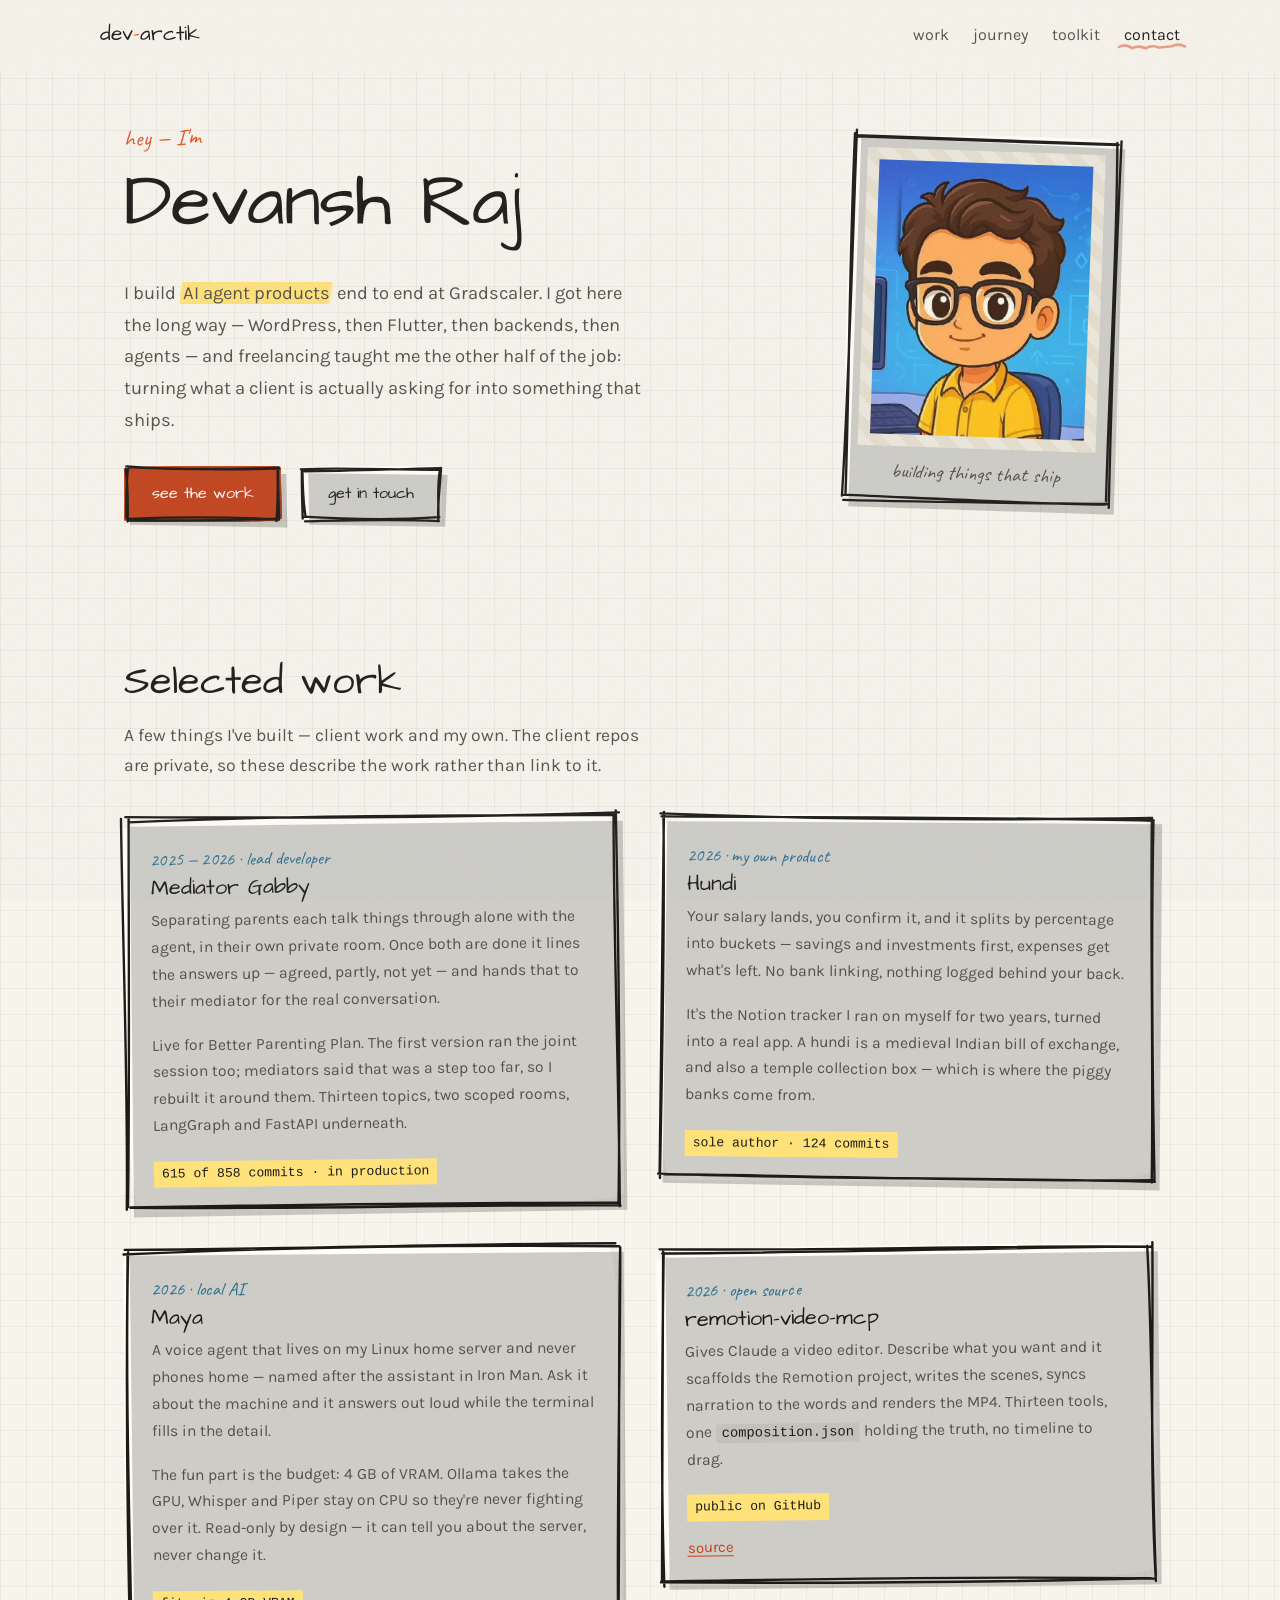
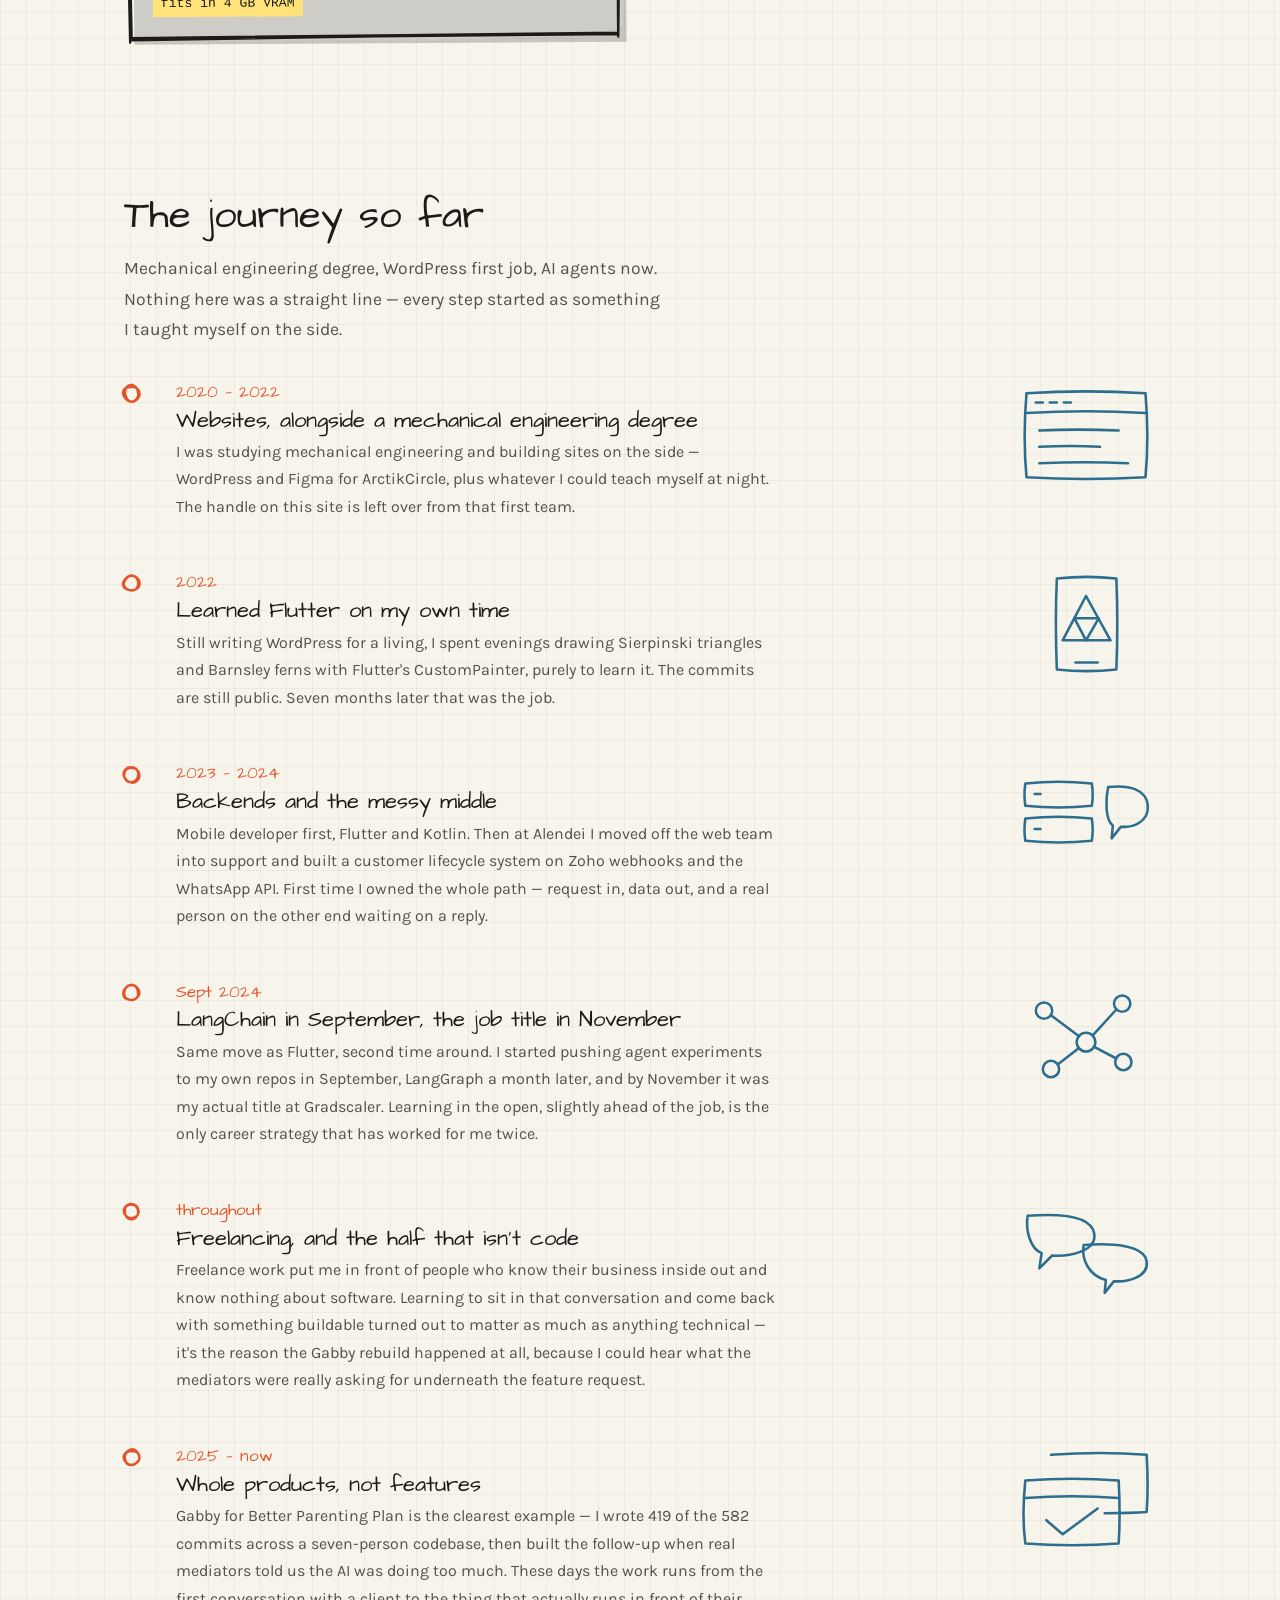
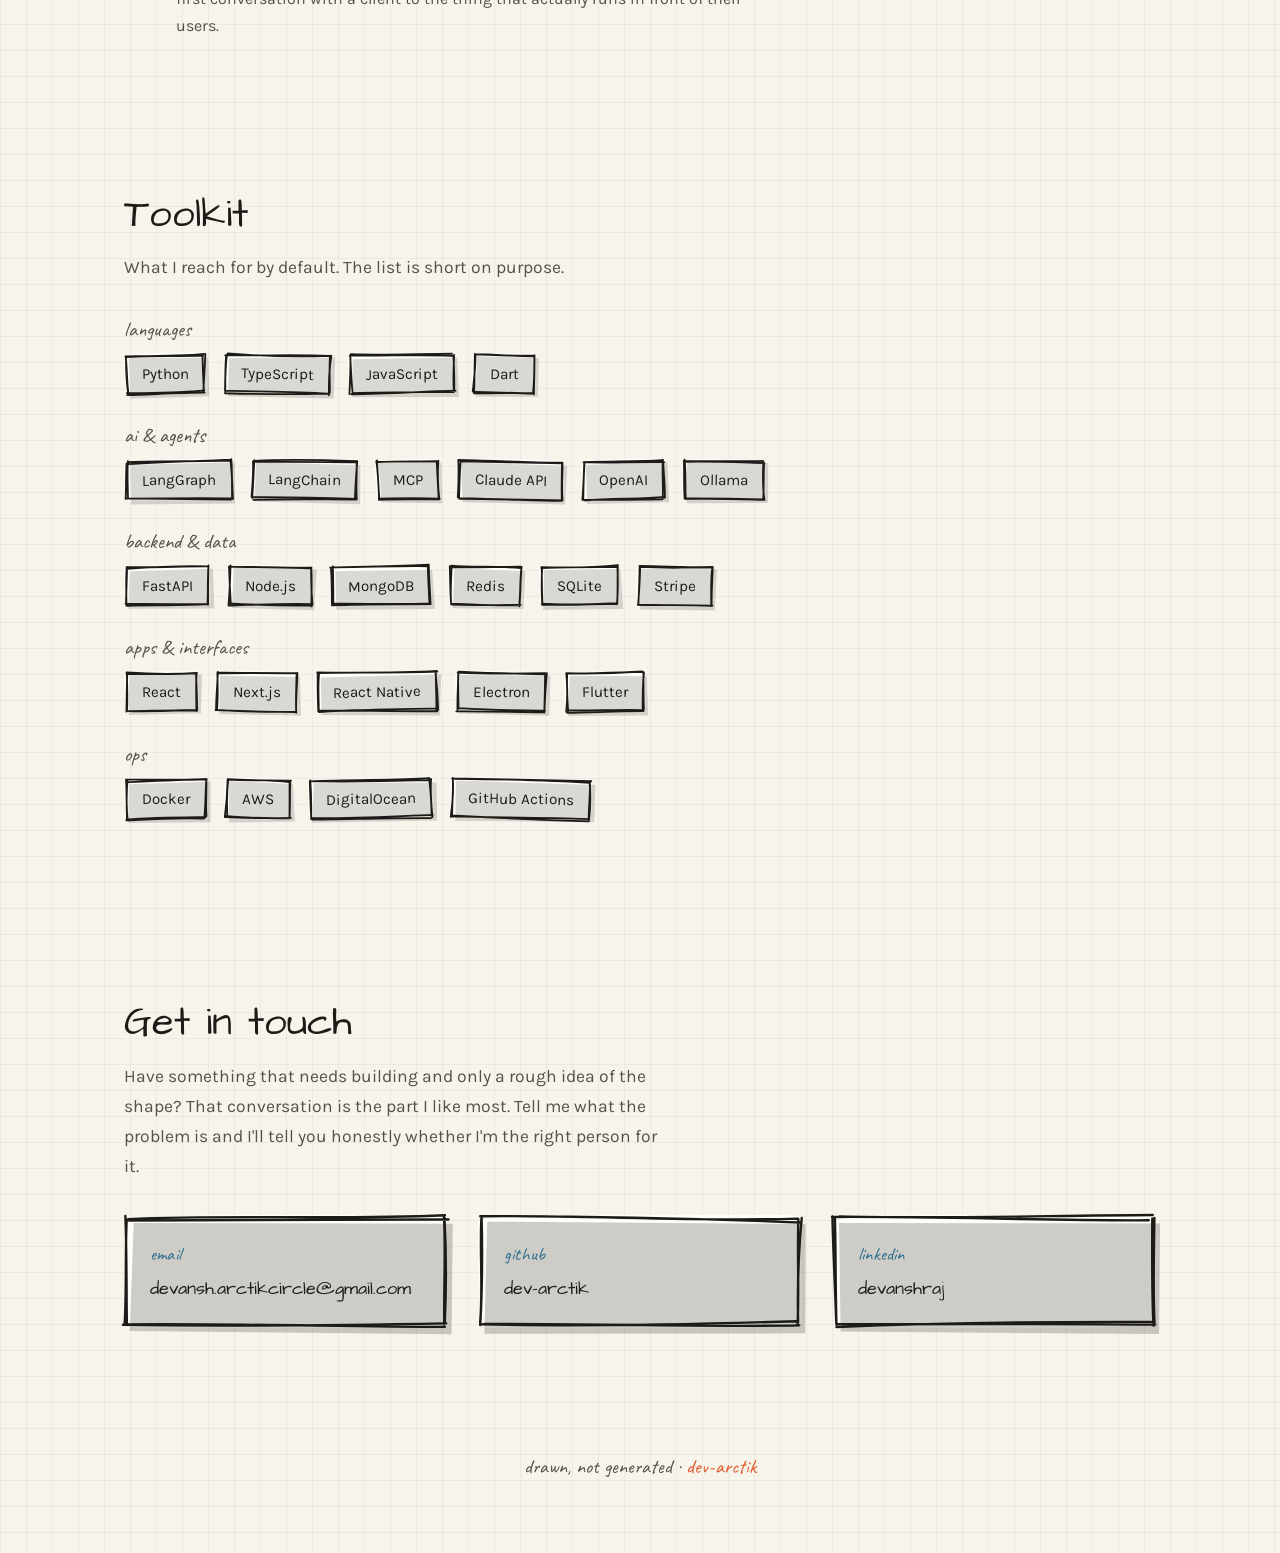
==== index.html @ a149c233 "Flip the journey to chronological and add scroll-drawn era glyphs The journey section ran newest-fir" ====
<!--
  index.html
  The portfolio itself — a single static page, no build step and no backend.
  Sections: hero, work, journey (progress over time), toolkit, contact.
  Copy and photo are real. One placeholder remains, marked SWAP: the og:url.
-->
<!DOCTYPE html>
<html lang="en">
<head>
<meta charset="utf-8">
<meta name="viewport" content="width=device-width, initial-scale=1">
<title>Devansh Raj — AI agent engineer</title>
<meta name="description" content="Devansh Raj builds AI agent-enabled software, taking products from MVP to release-ready.">

<meta property="og:title" content="Devansh Raj — AI agent engineer">
<meta property="og:description" content="I build AI agent-enabled software, taking products from MVP to release-ready.">
<meta property="og:type" content="website">
<!-- SWAP: your live URL, and drop a 1200x630 og.png in assets/img/ -->
<meta property="og:url" content="https://example.com">

<link rel="preconnect" href="https://fonts.googleapis.com">
<link rel="preconnect" href="https://fonts.gstatic.com" crossorigin>
<link href="https://fonts.googleapis.com/css2?family=Architects+Daughter&family=Karla:wght@400;500;700&family=Caveat:wght@600&display=swap" rel="stylesheet">
<link rel="stylesheet" href="assets/css/style.css">
</head>
<body>

<a class="skip" href="#main">Skip to content</a>

<header>
  <div class="wrap bar">
    <a class="logo" href="#top">dev<span>-</span>arctik</a>
    <nav aria-label="Primary">
      <ul>
        <li><a href="#work" data-sketch="underline">work</a></li>
        <li><a href="#journey" data-sketch="underline">journey</a></li>
        <li><a href="#toolkit" data-sketch="underline">toolkit</a></li>
        <li><a href="#contact" data-sketch="underline">contact</a></li>
      </ul>
    </nav>
  </div>
</header>

<main id="main">

  <!-- ============================ HERO ============================ -->
  <section class="hero wrap" id="top">
    <div class="hero-grid">
      <div>
        <span class="eyebrow">hey — I'm</span>
        <h1>Devansh Raj</h1>
        <p class="lede">I build <mark>AI agent products</mark> end to end at Gradscaler. I got here the long way — WordPress, then Flutter, then backends, then agents — and freelancing taught me the other half of the job: turning what a client is actually asking for into something that ships.</p>
        <div class="btns">
          <a class="btn primary" data-sketch data-fill="var(--accent-deep)" data-ink="var(--ink)" href="#work"><span>see the work</span></a>
          <a class="btn" data-sketch href="#contact"><span>get in touch</span></a>
        </div>
      </div>

      <div>
        <figure class="polaroid" data-sketch>
          <div class="shot">
            <img src="assets/img/me.jpg" alt="Devansh Raj">
          </div>
          <figcaption class="caption">building things that ship</figcaption>
        </figure>
      </div>
    </div>
  </section>

  <!-- ============================ WORK ============================ -->
  <section class="wrap reveal" id="work">
    <div class="section-head">
      <h2>Selected work</h2>
      <p>A few things I've built — client work and my own. The client repos are private, so these describe the work rather than link to it.</p>
    </div>

    <div class="cards">
      <article class="card" data-sketch>
        <span class="kicker">2025 — 2026 · lead developer</span>
        <h3>Mediator Gabby</h3>
        <p>Separating parents each talk things through alone with the agent, in their own private room. Once both are done it lines the answers up — agreed, partly, not yet — and hands that to their mediator for the real conversation.</p>
        <p>Live for Better Parenting Plan. The first version ran the joint session too; mediators said that was a step too far, so I rebuilt it around them. Thirteen topics, two scoped rooms, LangGraph and FastAPI underneath.</p>
        <span class="result">615 of 858 commits · in production</span>
      </article>

      <article class="card" data-sketch>
        <span class="kicker">2026 · my own product</span>
        <h3>Hundi</h3>
        <p>Your salary lands, you confirm it, and it splits by percentage into buckets — savings and investments first, expenses get what's left. No bank linking, nothing logged behind your back.</p>
        <p>It's the Notion tracker I ran on myself for two years, turned into a real app. A hundi is a medieval Indian bill of exchange, and also a temple collection box — which is where the piggy banks come from.</p>
        <span class="result">sole author · 124 commits</span>
      </article>

      <article class="card" data-sketch>
        <span class="kicker">2026 · local AI</span>
        <h3>Maya</h3>
        <p>A voice agent that lives on my Linux home server and never phones home — named after the assistant in Iron Man. Ask it about the machine and it answers out loud while the terminal fills in the detail.</p>
        <p>The fun part is the budget: 4 GB of VRAM. Ollama takes the GPU, Whisper and Piper stay on CPU so they're never fighting over it. Read-only by design — it can tell you about the server, never change it.</p>
        <span class="result">fits in 4 GB VRAM</span>
      </article>

      <article class="card" data-sketch>
        <span class="kicker">2026 · open source</span>
        <h3>remotion-video-mcp</h3>
        <p>Gives Claude a video editor. Describe what you want and it scaffolds the Remotion project, writes the scenes, syncs narration to the words and renders the MP4. Thirteen tools, one <code>composition.json</code> holding the truth, no timeline to drag.</p>
        <span class="result">public on GitHub</span>
        <div class="card-links">
          <a href="https://github.com/dev-arctik/remotion-video-mcp">source</a>
        </div>
      </article>
    </div>
  </section>

  <!-- ============================ JOURNEY ============================ -->
  <section class="wrap reveal" id="journey">
    <div class="section-head">
      <h2>The journey so far</h2>
      <p>Mechanical engineering degree, WordPress first job, AI agents now. Nothing here was a straight line — every step started as something I taught myself on the side.</p>
    </div>

    <!-- Spine sits outside the list: an <ol> may only contain <li> children. -->
    <div class="timeline-wrap">
    <div class="spine" data-sketch="vline"></div>
    <!-- role="list" keeps VoiceOver announcing this as a list despite list-style: none. -->
    <ol class="timeline" role="list">

      <!-- Chronological, oldest first: scrolling down walks forward through time, and the
           spine and glyphs draw themselves in that direction. -->
      <li class="tl-item">
        <span class="tl-dot" data-sketch="dot"></span>
        <div class="tl-body">
          <div class="tl-year">2020 — 2022</div>
          <h3>Websites, alongside a mechanical engineering degree</h3>
          <p>I was studying mechanical engineering and building sites on the side — WordPress and Figma for ArctikCircle, plus whatever I could teach myself at night. The handle on this site is left over from that first team.</p>
        </div>
        <!-- Browser window -->
        <svg class="glyph" viewBox="0 0 120 96" aria-hidden="true" focusable="false">
          <path d="M 9 13 C 42 11, 78 11, 111 13 C 113 38, 113 64, 111 85 C 78 87, 42 87, 9 85 C 7 64, 7 38, 9 13 Z"/>
          <path d="M 9 30 C 42 28, 78 28, 111 30"/>
          <path d="M 17 21 L 23 21"/>
          <path d="M 29 21 L 35 21"/>
          <path d="M 41 21 L 47 21"/>
          <path d="M 20 45 C 42 44, 64 44, 88 45"/>
          <path d="M 20 59 C 38 58, 56 58, 72 59"/>
          <path d="M 20 73 C 46 72, 72 72, 96 73"/>
        </svg>
      </li>

      <li class="tl-item">
        <span class="tl-dot" data-sketch="dot"></span>
        <div class="tl-body">
          <div class="tl-year">2022</div>
          <h3>Learned Flutter on my own time</h3>
          <p>Still writing WordPress for a living, I spent evenings drawing Sierpinski triangles and Barnsley ferns with Flutter's CustomPainter, purely to learn it. The commits are still public. Seven months later that was the job.</p>
        </div>
        <!-- Phone drawing the Sierpinski triangle this entry describes -->
        <svg class="glyph" viewBox="0 0 120 96" aria-hidden="true" focusable="false">
          <path d="M 35 9 C 34 32, 34 62, 35 87 C 53 89, 68 89, 86 87 C 87 62, 87 32, 86 9 C 68 7, 53 7, 35 9 Z"/>
          <path d="M 51 81 L 70 81"/>
          <path d="M 60 24 L 81 62 L 40 62 Z"/>
          <path d="M 50 43 L 71 43 L 60 62 Z"/>
        </svg>
      </li>

      <li class="tl-item">
        <span class="tl-dot" data-sketch="dot"></span>
        <div class="tl-body">
          <div class="tl-year">2023 — 2024</div>
          <h3>Backends and the messy middle</h3>
          <p>Mobile developer first, Flutter and Kotlin. Then at Alendei I moved off the web team into support and built a customer lifecycle system on Zoho webhooks and the WhatsApp API. First time I owned the whole path — request in, data out, and a real person on the other end waiting on a reply.</p>
        </div>
        <!-- Server stack talking to a chat bubble -->
        <svg class="glyph" viewBox="0 0 120 96" aria-hidden="true" focusable="false">
          <path d="M 8 21 C 27 19, 46 19, 65 21 C 66 28, 66 34, 65 40 C 46 42, 27 42, 8 40 C 7 34, 7 28, 8 21 Z"/>
          <path d="M 8 51 C 27 49, 46 49, 65 51 C 66 58, 66 64, 65 70 C 46 72, 27 72, 8 70 C 7 64, 7 58, 8 51 Z"/>
          <path d="M 16 30 L 21 30"/>
          <path d="M 16 60 L 21 60"/>
          <path d="M 79 24 C 97 22, 112 26, 113 40 C 114 54, 100 59, 90 58 L 82 68 L 83 57 C 76 52, 77 33, 79 24 Z"/>
        </svg>
      </li>

      <li class="tl-item">
        <span class="tl-dot" data-sketch="dot"></span>
        <div class="tl-body">
          <div class="tl-year">Sept 2024</div>
          <h3>LangChain in September, the job title in November</h3>
          <p>Same move as Flutter, second time around. I started pushing agent experiments to my own repos in September, LangGraph a month later, and by November it was my actual title at Gradscaler. Learning in the open, slightly ahead of the job, is the only career strategy that has worked for me twice.</p>
        </div>
        <!-- Agent graph: edges first so the nodes draw over them -->
        <svg class="glyph" viewBox="0 0 120 96" aria-hidden="true" focusable="false">
          <path d="M 30 32 L 54 50"/>
          <path d="M 86 27 L 66 49"/>
          <path d="M 54 60 L 36 74"/>
          <path d="M 67 59 L 86 69"/>
          <path d="M 17 28 a 7 7 0 1 0 14 0 a 7 7 0 1 0 -14 0"/>
          <path d="M 84 22 a 7 7 0 1 0 14 0 a 7 7 0 1 0 -14 0"/>
          <path d="M 52 55 a 8 8 0 1 0 16 0 a 8 8 0 1 0 -16 0"/>
          <path d="M 23 78 a 7 7 0 1 0 14 0 a 7 7 0 1 0 -14 0"/>
          <path d="M 85 72 a 7 7 0 1 0 14 0 a 7 7 0 1 0 -14 0"/>
        </svg>
      </li>

      <li class="tl-item">
        <span class="tl-dot" data-sketch="dot"></span>
        <div class="tl-body">
          <div class="tl-year">throughout</div>
          <h3>Freelancing, and the half that isn't code</h3>
          <p>Freelance work put me in front of people who know their business inside out and know nothing about software. Learning to sit in that conversation and come back with something buildable turned out to matter as much as anything technical — it's the reason the Gabby rebuild happened at all, because I could hear what the mediators were really asking for underneath the feature request.</p>
        </div>
        <!-- Two speech bubbles — the client conversation -->
        <svg class="glyph" viewBox="0 0 120 96" aria-hidden="true" focusable="false">
          <path d="M 10 17 C 36 15, 64 16, 67 32 C 70 48, 44 52, 31 51 L 20 62 L 22 49 C 12 45, 8 29, 10 17 Z"/>
          <path d="M 58 42 C 82 40, 110 42, 112 56 C 114 70, 94 74, 84 73 L 76 83 L 77 72 C 62 68, 56 54, 58 42 Z"/>
        </svg>
      </li>

      <li class="tl-item">
        <span class="tl-dot" data-sketch="dot"></span>
        <div class="tl-body">
          <div class="tl-year">2025 — now</div>
          <h3>Whole products, not features</h3>
          <p>Gabby for Better Parenting Plan is the clearest example — I wrote 419 of the 582 commits across a seven-person codebase, then built the follow-up when real mediators told us the AI was doing too much. These days the work runs from the first conversation with a client to the thing that actually runs in front of their users.</p>
        </div>
        <!-- Shipped product: a window behind a window, signed off -->
        <svg class="glyph" viewBox="0 0 120 96" aria-hidden="true" focusable="false">
          <path d="M 30 11 C 58 9, 86 9, 112 11 C 113 28, 113 46, 112 60 C 100 61, 88 61, 76 61"/>
          <path d="M 8 33 C 34 31, 62 31, 88 33 C 89 52, 89 72, 88 87 C 62 89, 34 89, 8 87 C 6 72, 6 52, 8 33 Z"/>
          <path d="M 8 48 C 34 46, 62 46, 88 48"/>
          <path d="M 26 67 L 40 79 L 70 57"/>
        </svg>
      </li>
    </ol>
    </div>
  </section>

  <!-- ============================ TOOLKIT ============================ -->
  <section class="wrap reveal" id="toolkit">
    <div class="section-head">
      <h2>Toolkit</h2>
      <p>What I reach for by default. The list is short on purpose.</p>
    </div>

    <div class="tag-group">
      <h4>languages</h4>
      <div class="tags">
        <span class="tag" data-sketch>Python</span>
        <span class="tag" data-sketch>TypeScript</span>
        <span class="tag" data-sketch>JavaScript</span>
        <span class="tag" data-sketch>Dart</span>
      </div>
    </div>

    <div class="tag-group">
      <h4>ai &amp; agents</h4>
      <div class="tags">
        <span class="tag" data-sketch>LangGraph</span>
        <span class="tag" data-sketch>LangChain</span>
        <span class="tag" data-sketch>MCP</span>
        <span class="tag" data-sketch>Claude API</span>
        <span class="tag" data-sketch>OpenAI</span>
        <span class="tag" data-sketch>Ollama</span>
      </div>
    </div>

    <div class="tag-group">
      <h4>backend &amp; data</h4>
      <div class="tags">
        <span class="tag" data-sketch>FastAPI</span>
        <span class="tag" data-sketch>Node.js</span>
        <span class="tag" data-sketch>MongoDB</span>
        <span class="tag" data-sketch>Redis</span>
        <span class="tag" data-sketch>SQLite</span>
        <span class="tag" data-sketch>Stripe</span>
      </div>
    </div>

    <div class="tag-group">
      <h4>apps &amp; interfaces</h4>
      <div class="tags">
        <span class="tag" data-sketch>React</span>
        <span class="tag" data-sketch>Next.js</span>
        <span class="tag" data-sketch>React Native</span>
        <span class="tag" data-sketch>Electron</span>
        <span class="tag" data-sketch>Flutter</span>
      </div>
    </div>

    <div class="tag-group">
      <h4>ops</h4>
      <div class="tags">
        <span class="tag" data-sketch>Docker</span>
        <span class="tag" data-sketch>AWS</span>
        <span class="tag" data-sketch>DigitalOcean</span>
        <span class="tag" data-sketch>GitHub Actions</span>
      </div>
    </div>
  </section>

  <!-- ============================ CONTACT ============================ -->
  <section class="wrap reveal" id="contact">
    <div class="section-head">
      <h2>Get in touch</h2>
      <p>Have something that needs building and only a rough idea of the shape? That conversation is the part I like most. Tell me what the problem is and I'll tell you honestly whether I'm the right person for it.</p>
    </div>

    <div class="contact-grid">
      <div class="contact-card" data-sketch>
        <span class="kicker">email</span>
        <a href="mailto:devansh.arctikcircle@gmail.com">devansh.arctikcircle@gmail.com</a>
      </div>
      <div class="contact-card" data-sketch>
        <span class="kicker">github</span>
        <a href="https://github.com/dev-arctik" rel="me">dev-arctik</a>
      </div>
      <div class="contact-card" data-sketch>
        <span class="kicker">linkedin</span>
        <a href="https://www.linkedin.com/in/devanshraj" rel="me">devanshraj</a>
      </div>
    </div>
  </section>

</main>

<footer>
  <div class="wrap">drawn, not generated · <span>dev-arctik</span></div>
</footer>

<script src="assets/js/sketch.js"></script>
<script src="assets/js/main.js"></script>
</body>
</html>
---- assets/css/style.css ----
/*
  assets/css/style.css
  All styling for the portfolio. Hybrid aesthetic: hand-drawn chrome (frames, buttons,
  underlines, annotations) over clean, readable content (sans body text, mono code).
  The CSS borders here are also the no-JS fallback — sketch.js makes them transparent
  once it has drawn real ink over the top, so nothing ever renders unbordered.
*/

/* ============================================================
   1. Tokens
   ============================================================ */
:root {
  --paper:        #f7f4ec;
  --paper-card:   #fffdf8;
  --ink:          #1c1b18;
  --ink-soft:     #56514a;   /* 7:1 on paper — passes AA and AAA for body text */
  --rule:         #b8b1a4;
  --accent:       #e2552a;   /* marker orange — display + decoration only */
  --accent-deep:  #c2431d;   /* darkened for text-bearing surfaces, keeps AA */
  --accent-2:     #2d6e8e;   /* ballpoint blue */
  --highlight:    #ffe27a;
  --grid:         rgba(28, 27, 24, 0.05);

  --font-display: 'Architects Daughter', cursive;
  --font-body:    'Karla', system-ui, sans-serif;
  --font-note:    'Caveat', cursive;
  --font-mono:    ui-monospace, 'SF Mono', Menlo, Consolas, monospace;

  --wrap: 1080px;
  --gap: 28px;
}

/* ============================================================
   2. Base
   ============================================================ */
*, *::before, *::after { box-sizing: border-box; }

html { scroll-behavior: smooth; -webkit-text-size-adjust: 100%; }

body {
  margin: 0;
  background-color: var(--paper);
  /* Faint graph ruling — sells "notebook" without shipping a texture image. */
  background-image:
    linear-gradient(var(--grid) 1px, transparent 1px),
    linear-gradient(90deg, var(--grid) 1px, transparent 1px);
  background-size: 26px 26px;
  color: var(--ink-soft);
  font-family: var(--font-body);
  font-size: 17.5px;
  line-height: 1.72;
  -webkit-font-smoothing: antialiased;
}

/* Paper grain. feTurbulence keeps it zero-request and resolution independent. */
body::after {
  content: '';
  position: fixed;
  inset: 0;
  pointer-events: none;
  z-index: 9999;
  opacity: 0.3;
  background-image: url("data:image/svg+xml,%3Csvg xmlns='http://www.w3.org/2000/svg' width='180' height='180'%3E%3Cfilter id='n'%3E%3CfeTurbulence type='fractalNoise' baseFrequency='0.85' numOctaves='3'/%3E%3C/filter%3E%3Crect width='180' height='180' filter='url(%23n)' opacity='0.3'/%3E%3C/svg%3E");
}

h1, h2, h3, h4 {
  font-family: var(--font-display);
  font-weight: 400;
  line-height: 1.16;
  color: var(--ink);
  margin: 0 0 0.45em;
}
h1 { font-size: clamp(2.7rem, 7.5vw, 4.6rem); letter-spacing: -0.015em; }
h2 { font-size: clamp(1.75rem, 4vw, 2.5rem); }
h3 { font-size: 1.35rem; }
p  { margin: 0 0 1.05em; }
p:last-child { margin-bottom: 0; }

a { color: var(--accent-deep); }

code {
  font-family: var(--font-mono);
  font-size: 0.88em;
  background: rgba(28, 27, 24, 0.06);
  padding: 0.12em 0.4em;
  border-radius: 3px;
  color: var(--ink);
}

/* Marker highlight — angled gradient so it reads as swiped, not filled. */
mark {
  background: linear-gradient(100deg, transparent 1%, var(--highlight) 2%, var(--highlight) 96%, transparent 99%);
  padding: 0 3px;
  color: inherit;
}

:focus-visible { outline: 3px solid var(--accent-2); outline-offset: 3px; }

/* Horizontal longhand only — the padding shorthand here would out-specify `section`
   below and flatten the vertical rhythm on every `<section class="wrap">`. */
.wrap { max-width: var(--wrap); margin: 0 auto; padding-left: 24px; padding-right: 24px; }
/* Clears the sticky header when an anchor link jumps here — without it the heading
   lands underneath the bar. */
section { padding-top: 76px; padding-bottom: 76px; scroll-margin-top: 84px; }
.section-head { margin-bottom: 34px; }
.section-head p { max-width: 54ch; margin-top: -0.2em; }

/* Skip link — keyboard users shouldn't tab through the nav on every page load. */
.skip {
  position: absolute; left: -9999px;
  background: var(--ink); color: var(--paper);
  padding: 10px 18px; z-index: 999;
}
.skip:focus { left: 12px; top: 12px; }

/* ============================================================
   3. Sketch overlay plumbing
   ============================================================ */
[data-sketch] { position: relative; }

[data-sketch] > svg.sketch {
  position: absolute;
  inset: -12px;
  width: calc(100% + 24px);
  height: calc(100% + 24px);
  pointer-events: none;
  overflow: visible;
}
/* Content must be lifted above the overlay. Bare text nodes can't be, which is why
   filled elements (buttons) wrap their label in a <span> — see .btn in the markup. */
[data-sketch] > *:not(svg.sketch) { position: relative; z-index: 1; }

/* Fallback border: paints instantly and survives JS failure. Once sketch.js draws real
   ink it sets [data-drawn] and we hide this by colour only — never by width, which
   would change the content box and reflow the page. */
[data-sketch]:not([data-sketch="underline"]):not([data-sketch="vline"]):not([data-sketch="dot"]) {
  border: 2.4px solid var(--ink);
  border-radius: 200px 14px 190px 14px / 14px 190px 14px 200px;
}
[data-sketch][data-drawn] { border-color: transparent !important; }

/* ============================================================
   4. Header
   ============================================================ */
header {
  position: sticky;
  top: 0;
  z-index: 50;
  background: rgba(247, 244, 236, 0.86);
  backdrop-filter: blur(6px);
}
.bar {
  display: flex; align-items: center; justify-content: space-between;
  gap: 20px; padding: 16px 0 20px; flex-wrap: wrap;
}
.logo {
  font-family: var(--font-display);
  font-size: 1.3rem; color: var(--ink); text-decoration: none;
}
.logo span { color: var(--accent); }

nav ul { display: flex; gap: 24px; list-style: none; margin: 0; padding: 0; flex-wrap: wrap; }
nav a {
  position: relative;
  text-decoration: none;
  color: var(--ink-soft);
  font-size: 1rem;
  padding-bottom: 7px;
}
/* Must out-specify the generic [data-sketch] > svg.sketch overlay rule, which scores
   (0,2,1) — a plain `nav a svg.sketch` is only (0,1,3) and loses. When it lost, the
   14-unit viewBox got stretched over a 49px box and preserveAspectRatio="none" turned
   the squiggle into a blob sitting on top of the label instead of a line under it. */
a[data-sketch="underline"] > svg.sketch {
  inset: auto; left: -5px; bottom: -3px;
  width: calc(100% + 10px); height: 14px;
}
/* Draw-on rather than fade-in — a squiggle should look like it was just drawn.
   Translucent so it reads as marker laid over paper rather than a solid rule. */
nav a svg.sketch path {
  stroke-dasharray: var(--len);
  stroke-dashoffset: var(--len);
  opacity: 0.55;
  transition: stroke-dashoffset 0.3s ease-out;
}
nav a:hover svg.sketch path,
nav a:focus-visible svg.sketch path,
nav a.current svg.sketch path { stroke-dashoffset: 0; }
nav a.current { color: var(--ink); }

/* ============================================================
   5. Hero
   ============================================================ */
.hero { padding-top: 46px; padding-bottom: 60px; }
.hero-grid { display: grid; grid-template-columns: 1.4fr 1fr; gap: 56px; align-items: start; }
.eyebrow {
  font-family: var(--font-note);
  font-size: 1.45rem; color: var(--accent);
  display: inline-block; transform: rotate(-2deg); margin-bottom: 2px;
}
.lede { font-size: 1.15rem; max-width: 48ch; }

/* Polaroid — the clean-content rule applied to imagery: real photo, sketchy frame. */
.polaroid {
  background: var(--paper-card);
  padding: 14px 14px 0;
  transform: rotate(2deg);
  max-width: 270px;
  margin-left: auto;
}
.polaroid .shot {
  aspect-ratio: 4 / 5;
  background: repeating-linear-gradient(45deg, #ece7db, #ece7db 12px, #e4dece 12px, #e4dece 24px);
  display: grid; place-items: center;
  text-align: center; font-family: var(--font-note);
  font-size: 1.15rem; color: #8d8577; padding: 12px;
}
/* me.jpg is pre-cropped to 4:5 to match .shot, so cover has nothing left to trim and
   the subject stays centred. A photo of another ratio will be centre-cropped instead. */
.polaroid .shot img { width: 100%; height: 100%; object-fit: cover; display: block; }
.polaroid .caption {
  font-family: var(--font-note); font-size: 1.25rem;
  color: var(--ink-soft); text-align: center; padding: 8px 4px 12px;
}

/* Doodled margin note with a hand-drawn arrow. */
.note {
  position: relative;
  font-family: var(--font-note); font-size: 1.3rem;
  color: var(--accent-2); transform: rotate(-3deg);
  max-width: 230px; line-height: 1.35;
}
.note svg { position: absolute; overflow: visible; }

/* ============================================================
   6. Buttons
   ============================================================ */
.btns { display: flex; gap: 18px; flex-wrap: wrap; margin-top: 30px; }
.btn {
  font-family: var(--font-display);
  font-size: 1.02rem;
  padding: 12px 26px;
  background: var(--paper-card);
  color: var(--ink);
  text-decoration: none;
  display: inline-block;
  cursor: pointer;
  transition: transform 0.16s ease;
}
.btn.primary { background: var(--accent-deep); color: #fff; }
.btn:hover { transform: translate(-2px, -2px) rotate(-0.5deg); }
.btn:active { transform: translate(1px, 1px); }

/* ============================================================
   7. Cards / work
   ============================================================ */
/* 360px min resolves to two columns at the 1080px wrap, so four cards sit as a 2x2
   instead of leaving one stranded on a second row — revisit it if the card count
   changes. align-items: start then lets each card size to its own copy; stretching
   them to a shared row height leaves dead space under the shorter ones, which reads
   as an unfinished card rather than a deliberately ragged pinboard. */
.cards {
  display: grid;
  grid-template-columns: repeat(auto-fit, minmax(360px, 1fr));
  align-items: start;
  gap: 36px;
}
.card {
  background: var(--paper-card);
  padding: 26px 26px 22px;
  transition: transform 0.2s ease;
}
/* Uneven rotation so the grid never reads as machine-aligned. */
.card:nth-child(3n+1) { transform: rotate(-0.7deg); }
.card:nth-child(3n+2) { transform: rotate(0.5deg); }
.card:nth-child(3n+3) { transform: rotate(-0.3deg); }
.card:hover { transform: rotate(0deg) translateY(-5px); }
.card h3 { margin-bottom: 0.3em; }
.card p { font-size: 0.98rem; }
.kicker {
  font-family: var(--font-note); font-size: 1.15rem;
  color: var(--accent-2); letter-spacing: 0.01em;
}
.card-links { display: flex; gap: 16px; margin-top: 14px; font-size: 0.94rem; }
.card-links a { text-decoration-thickness: 1px; text-underline-offset: 3px; }

/* Result strip — the numbers that keep a sketchy site from reading as vague. */
.result {
  font-family: var(--font-mono); font-size: 0.82rem;
  color: var(--ink); background: var(--highlight);
  display: inline-block; padding: 2px 8px; margin-top: 4px;
}

/* ============================================================
   8. Timeline — the "progress and growth" section
   ============================================================ */
.timeline-wrap { position: relative; }
.timeline { list-style: none; margin: 0; padding: 0 0 0 52px; }
.spine { position: absolute; left: 8px; top: 6px; width: 12px; bottom: 6px; }
/* Text left, era glyph right — the glyph column is what fills the dead space that the
   60ch measure used to leave. */
.tl-item {
  position: relative;
  margin-bottom: 48px;
  display: grid;
  grid-template-columns: minmax(0, 1fr) 140px;
  gap: 34px;
  align-items: start;
}
.tl-item:last-child { margin-bottom: 0; }
.tl-dot { position: absolute; left: -52px; top: 8px; width: 15px; height: 15px; }

/* Hand-drawn era glyph. --len is measured by main.js from getTotalLength(); if the
   script never runs the var stays unset, both declarations below are invalid at
   computed-value time, and the glyph simply renders fully drawn rather than blank. */
.glyph { width: 140px; height: 112px; overflow: visible; }
.glyph path {
  fill: none;
  stroke: var(--accent-2);
  stroke-width: 2.2;
  stroke-linecap: round;
  stroke-linejoin: round;
  stroke-dasharray: var(--len);
  stroke-dashoffset: var(--len);
  transition: stroke-dashoffset 0.7s ease-out;
}
.tl-item.in-view .glyph path { stroke-dashoffset: 0; }
/* Stagger so each glyph assembles stroke by stroke instead of appearing at once. */
.glyph path:nth-child(2) { transition-delay: 0.10s; }
.glyph path:nth-child(3) { transition-delay: 0.18s; }
.glyph path:nth-child(4) { transition-delay: 0.26s; }
.glyph path:nth-child(5) { transition-delay: 0.34s; }
.glyph path:nth-child(6) { transition-delay: 0.42s; }
.glyph path:nth-child(7) { transition-delay: 0.50s; }
.glyph path:nth-child(8) { transition-delay: 0.58s; }
.glyph path:nth-child(9) { transition-delay: 0.66s; }
.tl-year {
  font-family: var(--font-display); font-size: 1.05rem;
  color: var(--accent); margin-bottom: 2px;
}
.tl-item h3 { margin-bottom: 0.2em; }
.tl-item p { font-size: 1rem; max-width: 60ch; }

/* ============================================================
   9. Tags
   ============================================================ */
.tag-group { margin-bottom: 28px; }
.tag-group h4 {
  font-family: var(--font-note); font-size: 1.3rem;
  color: var(--ink-soft); margin: 0 0 12px;
}
.tags { display: flex; flex-wrap: wrap; gap: 15px 16px; }
.tag {
  padding: 6px 16px; font-size: 0.95rem;
  background: var(--paper-card); color: var(--ink);
}
.tag:nth-child(even) { transform: rotate(1deg); }
.tag:nth-child(odd)  { transform: rotate(-0.9deg); }

/* ============================================================
   10. Contact
   ============================================================ */
.contact-grid { display: grid; grid-template-columns: repeat(auto-fit, minmax(240px, 1fr)); gap: 30px; }
.contact-card { background: var(--paper-card); padding: 22px 24px; }
.contact-card .kicker { display: block; margin-bottom: 2px; }
.contact-card a {
  font-family: var(--font-display); font-size: 1.15rem;
  color: var(--ink); text-decoration: none; word-break: break-word;
}
.contact-card a:hover { color: var(--accent-deep); }

footer {
  padding: 46px 0 70px; text-align: center;
  font-family: var(--font-note); font-size: 1.25rem;
}
footer span { color: var(--accent); }

/* ============================================================
   11. Reveal
   ============================================================ */
/* Content fades up on scroll. Gated behind .js so a JS failure can never leave the page
   blank — without the gate, one broken script hides every section below the fold. */
.js .reveal { opacity: 0; transform: translateY(14px); transition: opacity 0.5s ease, transform 0.5s ease; }
.js .reveal.in { opacity: 1; transform: none; }

/* ============================================================
   12. Responsive
   ============================================================ */
@media (max-width: 860px) {
  .hero-grid { grid-template-columns: 1fr; gap: 36px; }
  .polaroid { margin-left: 0; }
  section { padding: 56px 0; }
}
/* Below this the text column is too narrow to give up 140px, and the glyphs are
   decorative — drop them rather than shrink them into illegibility. */
@media (max-width: 780px) {
  .tl-item { grid-template-columns: 1fr; gap: 0; }
  .glyph { display: none; }
}
@media (max-width: 560px) {
  body { font-size: 16.5px; }
  /* Nav drops to its own centred row — four links beside the logo is too cramped here. */
  .bar { padding-bottom: 12px; gap: 10px; }
  nav { width: 100%; }
  nav ul { gap: 20px; justify-content: center; }
  .timeline { padding-left: 40px; }
  .tl-dot { left: -40px; }
  .spine { left: 4px; }
}

/* ============================================================
   13. Preferences
   ============================================================ */
@media (prefers-reduced-motion: reduce) {
  * { transition: none !important; animation: none !important; }
  html { scroll-behavior: auto; }
  /* Must match .js .reveal specificity or the fade-out rule keeps winning here. */
  .js .reveal { opacity: 1; transform: none; }
}

@media print {
  body::after, header, .note svg { display: none; }
  body { background: #fff; }
  [data-sketch] { border-color: var(--ink) !important; }
  svg.sketch { display: none; }
  /* Glyphs only reach dashoffset 0 once scrolled into view — force them drawn, or
     printing a page nobody scrolled through emits blank boxes. */
  .glyph path { stroke-dashoffset: 0 !important; }
}
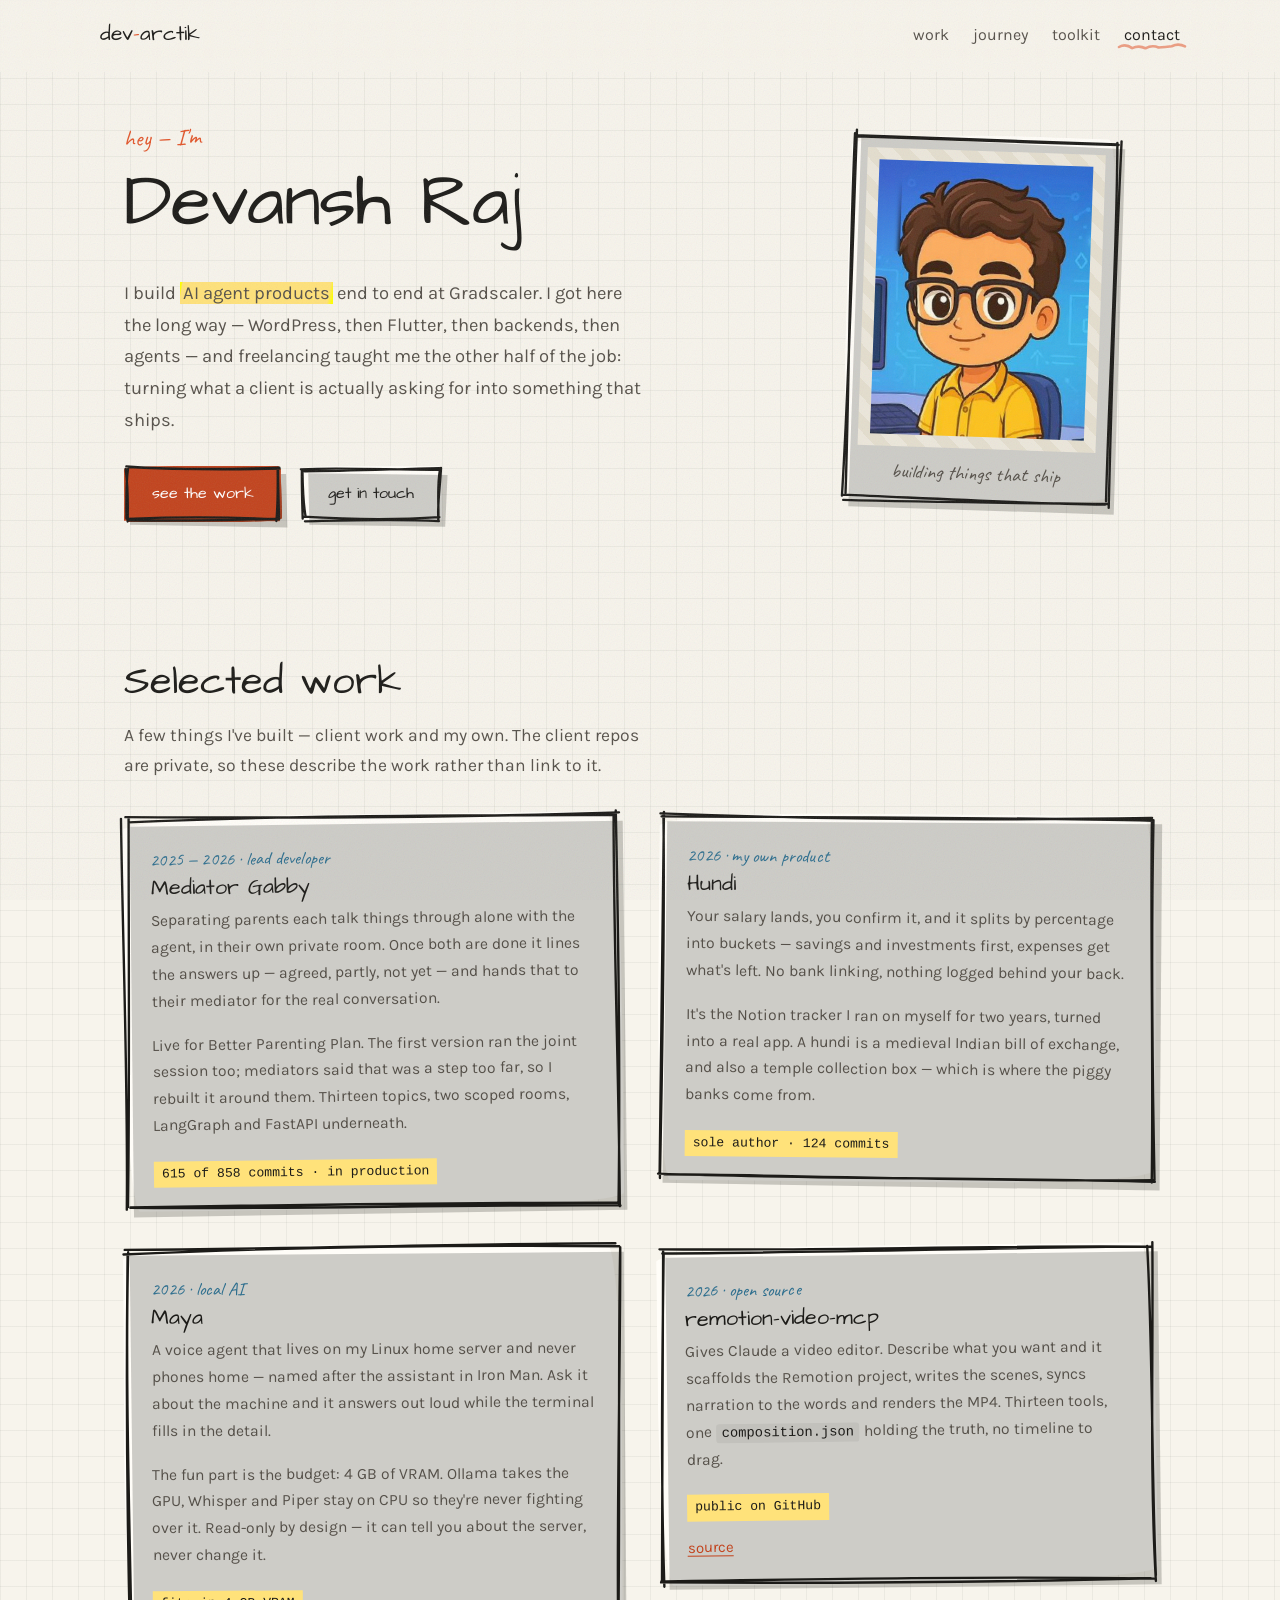
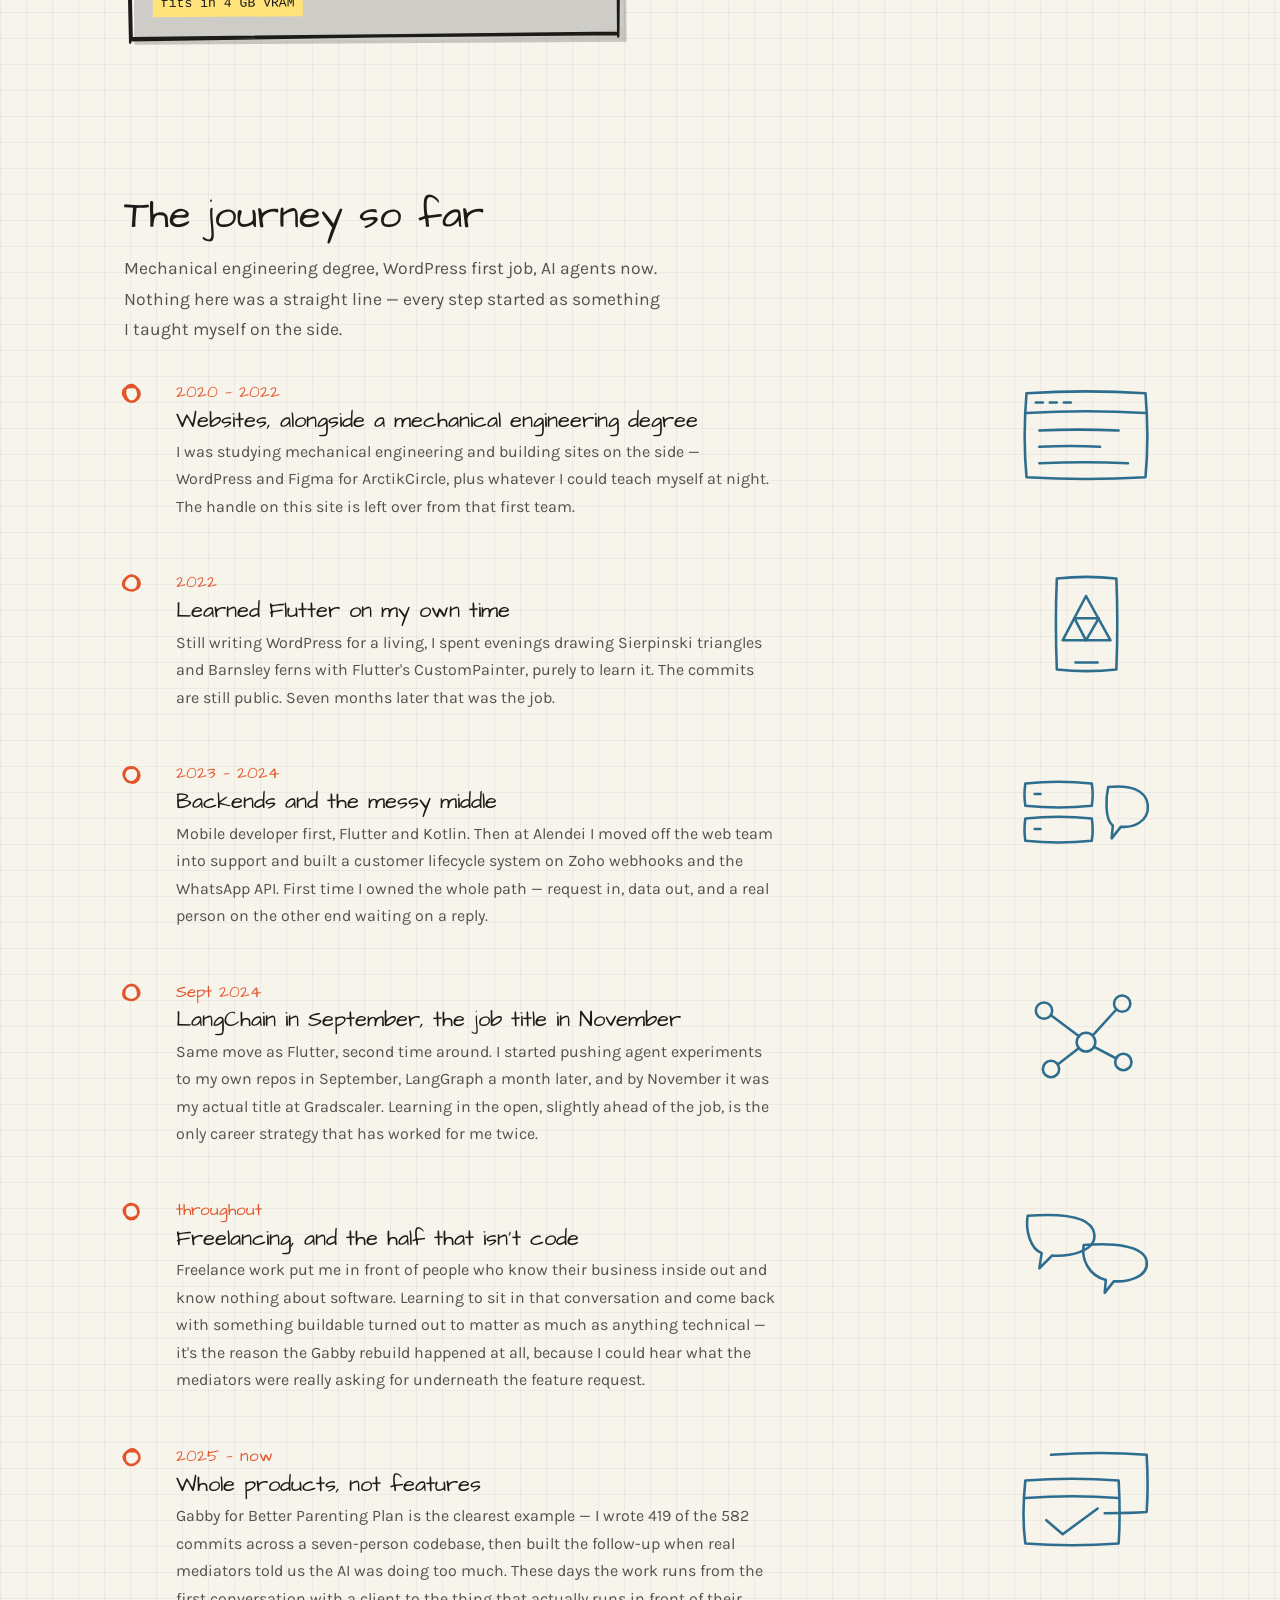
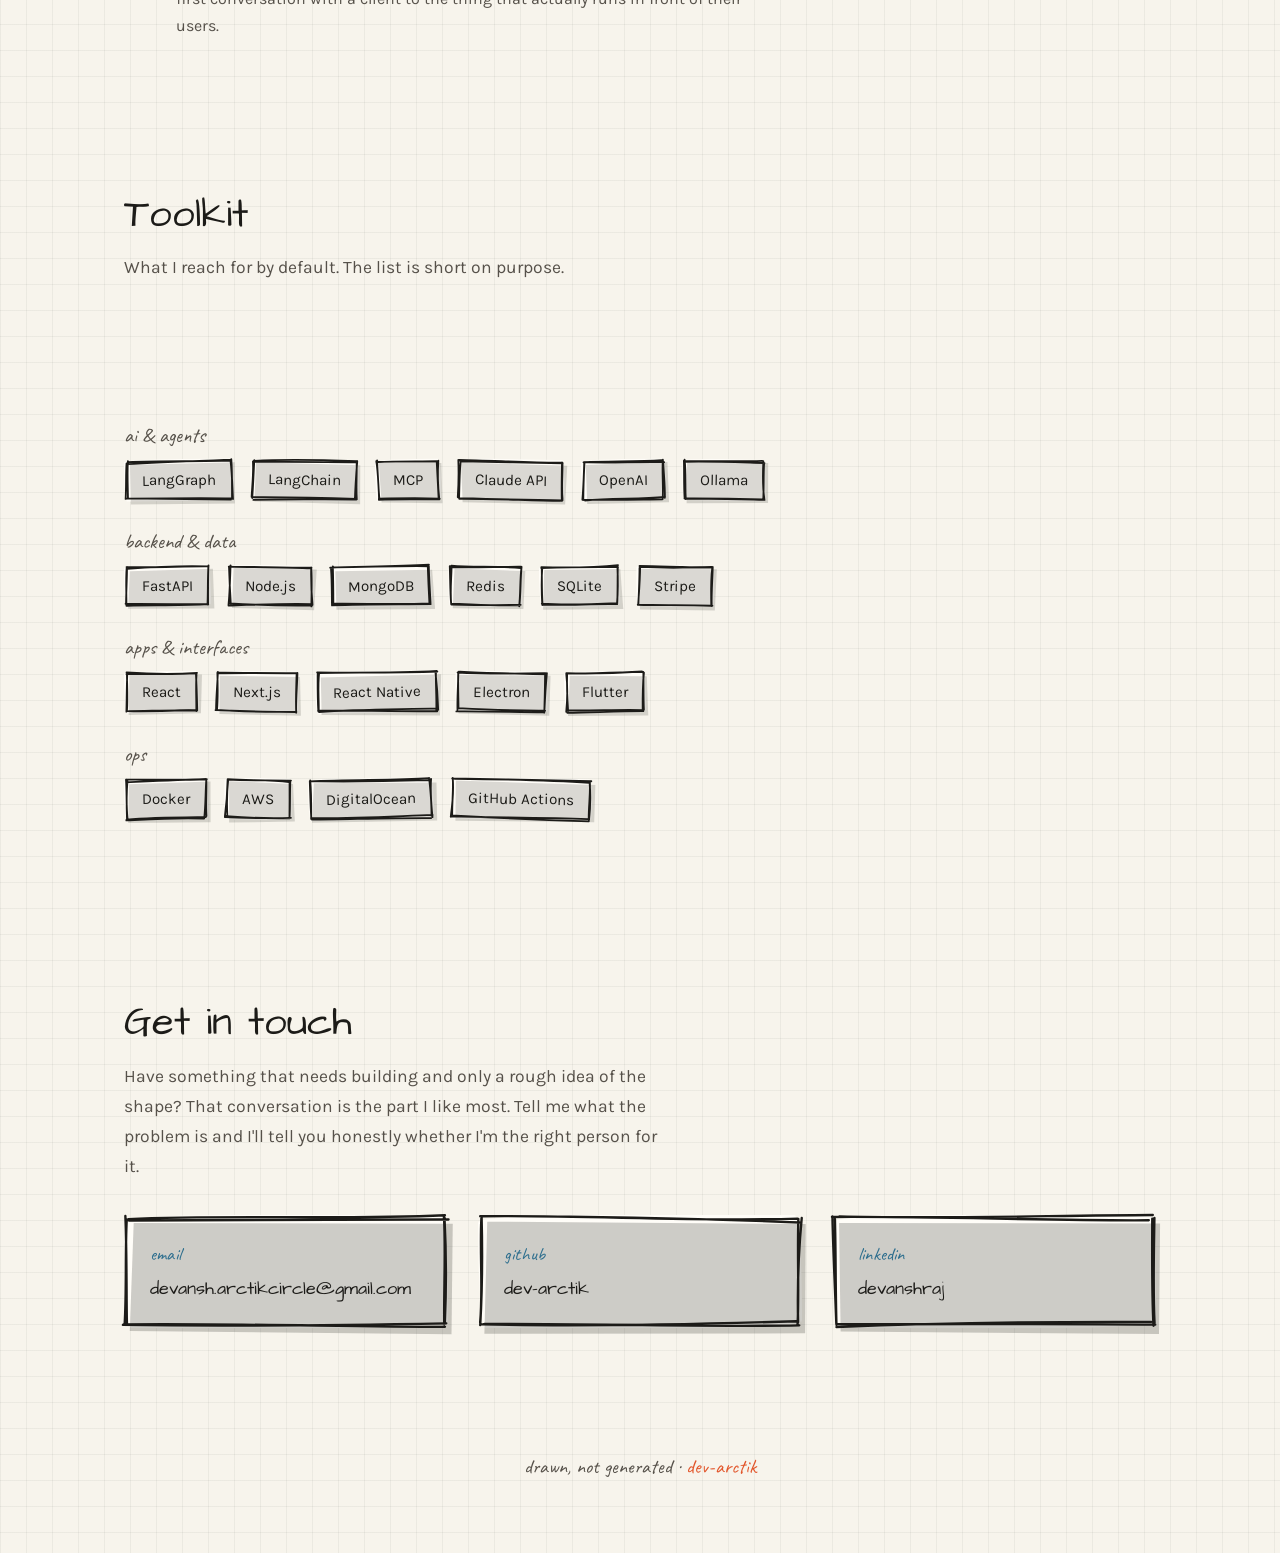
==== commit 1a1b6327: "Extend the reveal to the whole page, with motion chosen per content type The journey section was the" ====
--- a/index.html
+++ b/index.html
@@ -21,7 +21,10 @@
 <link rel="preconnect" href="https://fonts.googleapis.com">
 <link rel="preconnect" href="https://fonts.gstatic.com" crossorigin>
 <link href="https://fonts.googleapis.com/css2?family=Architects+Daughter&family=Karla:wght@400;500;700&family=Caveat:wght@600&display=swap" rel="stylesheet">
-<link rel="stylesheet" href="assets/css/style.css">
+<!-- ?v= is a manual cache buster. There is no build step to hash filenames, and browsers
+     cache CSS and JS independently, so a returning visitor can otherwise end up running
+     a new stylesheet against an old script. Bump this whenever either file changes. -->
+<link rel="stylesheet" href="assets/css/style.css?v=3">
 </head>
 <body>
 
@@ -46,18 +49,18 @@
   <!-- ============================ HERO ============================ -->
   <section class="hero wrap" id="top">
     <div class="hero-grid">
-      <div>
-        <span class="eyebrow">hey — I'm</span>
-        <h1>Devansh Raj</h1>
-        <p class="lede">I build <mark>AI agent products</mark> end to end at Gradscaler. I got here the long way — WordPress, then Flutter, then backends, then agents — and freelancing taught me the other half of the job: turning what a client is actually asking for into something that ships.</p>
-        <div class="btns">
+      <div data-anim-group data-anim-step="110">
+        <span class="eyebrow" data-anim="lift">hey — I'm</span>
+        <h1 data-anim="write">Devansh Raj</h1>
+        <p class="lede" data-anim="lift">I build <mark data-anim="swipe">AI agent products</mark> end to end at Gradscaler. I got here the long way — WordPress, then Flutter, then backends, then agents — and freelancing taught me the other half of the job: turning what a client is actually asking for into something that ships.</p>
+        <div class="btns" data-anim="lift">
           <a class="btn primary" data-sketch data-fill="var(--accent-deep)" data-ink="var(--ink)" href="#work"><span>see the work</span></a>
           <a class="btn" data-sketch href="#contact"><span>get in touch</span></a>
         </div>
       </div>
 
       <div>
-        <figure class="polaroid" data-sketch>
+        <figure class="polaroid" data-sketch data-anim="tilt">
           <div class="shot">
             <img src="assets/img/me.jpg" alt="Devansh Raj">
           </div>
@@ -69,13 +72,13 @@
 
   <!-- ============================ WORK ============================ -->
   <section class="wrap reveal" id="work">
-    <div class="section-head">
-      <h2>Selected work</h2>
-      <p>A few things I've built — client work and my own. The client repos are private, so these describe the work rather than link to it.</p>
-    </div>
-
-    <div class="cards">
-      <article class="card" data-sketch>
+    <div class="section-head" data-anim-group data-anim-step="90">
+      <h2 data-anim="lift">Selected work</h2>
+      <p data-anim="lift">A few things I've built — client work and my own. The client repos are private, so these describe the work rather than link to it.</p>
+    </div>
+
+    <div class="cards" data-anim-group data-anim-step="100">
+      <article class="card" data-sketch data-anim="rise">
         <span class="kicker">2025 — 2026 · lead developer</span>
         <h3>Mediator Gabby</h3>
         <p>Separating parents each talk things through alone with the agent, in their own private room. Once both are done it lines the answers up — agreed, partly, not yet — and hands that to their mediator for the real conversation.</p>
@@ -83,7 +86,7 @@
         <span class="result">615 of 858 commits · in production</span>
       </article>
 
-      <article class="card" data-sketch>
+      <article class="card" data-sketch data-anim="rise">
         <span class="kicker">2026 · my own product</span>
         <h3>Hundi</h3>
         <p>Your salary lands, you confirm it, and it splits by percentage into buckets — savings and investments first, expenses get what's left. No bank linking, nothing logged behind your back.</p>
@@ -91,7 +94,7 @@
         <span class="result">sole author · 124 commits</span>
       </article>
 
-      <article class="card" data-sketch>
+      <article class="card" data-sketch data-anim="rise">
         <span class="kicker">2026 · local AI</span>
         <h3>Maya</h3>
         <p>A voice agent that lives on my Linux home server and never phones home — named after the assistant in Iron Man. Ask it about the machine and it answers out loud while the terminal fills in the detail.</p>
@@ -99,7 +102,7 @@
         <span class="result">fits in 4 GB VRAM</span>
       </article>
 
-      <article class="card" data-sketch>
+      <article class="card" data-sketch data-anim="rise">
         <span class="kicker">2026 · open source</span>
         <h3>remotion-video-mcp</h3>
         <p>Gives Claude a video editor. Describe what you want and it scaffolds the Remotion project, writes the scenes, syncs narration to the words and renders the MP4. Thirteen tools, one <code>composition.json</code> holding the truth, no timeline to drag.</p>
@@ -113,9 +116,9 @@
 
   <!-- ============================ JOURNEY ============================ -->
   <section class="wrap reveal" id="journey">
-    <div class="section-head">
-      <h2>The journey so far</h2>
-      <p>Mechanical engineering degree, WordPress first job, AI agents now. Nothing here was a straight line — every step started as something I taught myself on the side.</p>
+    <div class="section-head" data-anim-group data-anim-step="90">
+      <h2 data-anim="lift">The journey so far</h2>
+      <p data-anim="lift">Mechanical engineering degree, WordPress first job, AI agents now. Nothing here was a straight line — every step started as something I taught myself on the side.</p>
     </div>
 
     <!-- Spine sits outside the list: an <ol> may only contain <li> children. -->
@@ -126,7 +129,7 @@
 
       <!-- Chronological, oldest first: scrolling down walks forward through time, and the
            spine and glyphs draw themselves in that direction. -->
-      <li class="tl-item">
+      <li class="tl-item" data-anim="lift">
         <span class="tl-dot" data-sketch="dot"></span>
         <div class="tl-body">
           <div class="tl-year">2020 — 2022</div>
@@ -146,7 +149,7 @@
         </svg>
       </li>
 
-      <li class="tl-item">
+      <li class="tl-item" data-anim="lift">
         <span class="tl-dot" data-sketch="dot"></span>
         <div class="tl-body">
           <div class="tl-year">2022</div>
@@ -162,7 +165,7 @@
         </svg>
       </li>
 
-      <li class="tl-item">
+      <li class="tl-item" data-anim="lift">
         <span class="tl-dot" data-sketch="dot"></span>
         <div class="tl-body">
           <div class="tl-year">2023 — 2024</div>
@@ -179,7 +182,7 @@
         </svg>
       </li>
 
-      <li class="tl-item">
+      <li class="tl-item" data-anim="lift">
         <span class="tl-dot" data-sketch="dot"></span>
         <div class="tl-body">
           <div class="tl-year">Sept 2024</div>
@@ -200,7 +203,7 @@
         </svg>
       </li>
 
-      <li class="tl-item">
+      <li class="tl-item" data-anim="lift">
         <span class="tl-dot" data-sketch="dot"></span>
         <div class="tl-body">
           <div class="tl-year">throughout</div>
@@ -214,7 +217,7 @@
         </svg>
       </li>
 
-      <li class="tl-item">
+      <li class="tl-item" data-anim="lift">
         <span class="tl-dot" data-sketch="dot"></span>
         <div class="tl-body">
           <div class="tl-year">2025 — now</div>
@@ -235,84 +238,84 @@
 
   <!-- ============================ TOOLKIT ============================ -->
   <section class="wrap reveal" id="toolkit">
-    <div class="section-head">
-      <h2>Toolkit</h2>
-      <p>What I reach for by default. The list is short on purpose.</p>
-    </div>
-
-    <div class="tag-group">
-      <h4>languages</h4>
-      <div class="tags">
-        <span class="tag" data-sketch>Python</span>
-        <span class="tag" data-sketch>TypeScript</span>
-        <span class="tag" data-sketch>JavaScript</span>
-        <span class="tag" data-sketch>Dart</span>
-      </div>
-    </div>
-
-    <div class="tag-group">
-      <h4>ai &amp; agents</h4>
-      <div class="tags">
-        <span class="tag" data-sketch>LangGraph</span>
-        <span class="tag" data-sketch>LangChain</span>
-        <span class="tag" data-sketch>MCP</span>
-        <span class="tag" data-sketch>Claude API</span>
-        <span class="tag" data-sketch>OpenAI</span>
-        <span class="tag" data-sketch>Ollama</span>
-      </div>
-    </div>
-
-    <div class="tag-group">
-      <h4>backend &amp; data</h4>
-      <div class="tags">
-        <span class="tag" data-sketch>FastAPI</span>
-        <span class="tag" data-sketch>Node.js</span>
-        <span class="tag" data-sketch>MongoDB</span>
-        <span class="tag" data-sketch>Redis</span>
-        <span class="tag" data-sketch>SQLite</span>
-        <span class="tag" data-sketch>Stripe</span>
-      </div>
-    </div>
-
-    <div class="tag-group">
-      <h4>apps &amp; interfaces</h4>
-      <div class="tags">
-        <span class="tag" data-sketch>React</span>
-        <span class="tag" data-sketch>Next.js</span>
-        <span class="tag" data-sketch>React Native</span>
-        <span class="tag" data-sketch>Electron</span>
-        <span class="tag" data-sketch>Flutter</span>
-      </div>
-    </div>
-
-    <div class="tag-group">
-      <h4>ops</h4>
-      <div class="tags">
-        <span class="tag" data-sketch>Docker</span>
-        <span class="tag" data-sketch>AWS</span>
-        <span class="tag" data-sketch>DigitalOcean</span>
-        <span class="tag" data-sketch>GitHub Actions</span>
+    <div class="section-head" data-anim-group data-anim-step="90">
+      <h2 data-anim="lift">Toolkit</h2>
+      <p data-anim="lift">What I reach for by default. The list is short on purpose.</p>
+    </div>
+
+    <div class="tag-group" data-anim-group data-anim-step="45">
+      <h4 data-anim="lift">languages</h4>
+      <div class="tags">
+        <span class="tag" data-sketch data-anim="pop">Python</span>
+        <span class="tag" data-sketch data-anim="pop">TypeScript</span>
+        <span class="tag" data-sketch data-anim="pop">JavaScript</span>
+        <span class="tag" data-sketch data-anim="pop">Dart</span>
+      </div>
+    </div>
+
+    <div class="tag-group" data-anim-group data-anim-step="45">
+      <h4 data-anim="lift">ai &amp; agents</h4>
+      <div class="tags">
+        <span class="tag" data-sketch data-anim="pop">LangGraph</span>
+        <span class="tag" data-sketch data-anim="pop">LangChain</span>
+        <span class="tag" data-sketch data-anim="pop">MCP</span>
+        <span class="tag" data-sketch data-anim="pop">Claude API</span>
+        <span class="tag" data-sketch data-anim="pop">OpenAI</span>
+        <span class="tag" data-sketch data-anim="pop">Ollama</span>
+      </div>
+    </div>
+
+    <div class="tag-group" data-anim-group data-anim-step="45">
+      <h4 data-anim="lift">backend &amp; data</h4>
+      <div class="tags">
+        <span class="tag" data-sketch data-anim="pop">FastAPI</span>
+        <span class="tag" data-sketch data-anim="pop">Node.js</span>
+        <span class="tag" data-sketch data-anim="pop">MongoDB</span>
+        <span class="tag" data-sketch data-anim="pop">Redis</span>
+        <span class="tag" data-sketch data-anim="pop">SQLite</span>
+        <span class="tag" data-sketch data-anim="pop">Stripe</span>
+      </div>
+    </div>
+
+    <div class="tag-group" data-anim-group data-anim-step="45">
+      <h4 data-anim="lift">apps &amp; interfaces</h4>
+      <div class="tags">
+        <span class="tag" data-sketch data-anim="pop">React</span>
+        <span class="tag" data-sketch data-anim="pop">Next.js</span>
+        <span class="tag" data-sketch data-anim="pop">React Native</span>
+        <span class="tag" data-sketch data-anim="pop">Electron</span>
+        <span class="tag" data-sketch data-anim="pop">Flutter</span>
+      </div>
+    </div>
+
+    <div class="tag-group" data-anim-group data-anim-step="45">
+      <h4 data-anim="lift">ops</h4>
+      <div class="tags">
+        <span class="tag" data-sketch data-anim="pop">Docker</span>
+        <span class="tag" data-sketch data-anim="pop">AWS</span>
+        <span class="tag" data-sketch data-anim="pop">DigitalOcean</span>
+        <span class="tag" data-sketch data-anim="pop">GitHub Actions</span>
       </div>
     </div>
   </section>
 
   <!-- ============================ CONTACT ============================ -->
   <section class="wrap reveal" id="contact">
-    <div class="section-head">
-      <h2>Get in touch</h2>
-      <p>Have something that needs building and only a rough idea of the shape? That conversation is the part I like most. Tell me what the problem is and I'll tell you honestly whether I'm the right person for it.</p>
-    </div>
-
-    <div class="contact-grid">
-      <div class="contact-card" data-sketch>
+    <div class="section-head" data-anim-group data-anim-step="90">
+      <h2 data-anim="lift">Get in touch</h2>
+      <p data-anim="lift">Have something that needs building and only a rough idea of the shape? That conversation is the part I like most. Tell me what the problem is and I'll tell you honestly whether I'm the right person for it.</p>
+    </div>
+
+    <div class="contact-grid" data-anim-group data-anim-step="90">
+      <div class="contact-card" data-sketch data-anim="rise">
         <span class="kicker">email</span>
         <a href="mailto:devansh.arctikcircle@gmail.com">devansh.arctikcircle@gmail.com</a>
       </div>
-      <div class="contact-card" data-sketch>
+      <div class="contact-card" data-sketch data-anim="rise">
         <span class="kicker">github</span>
         <a href="https://github.com/dev-arctik" rel="me">dev-arctik</a>
       </div>
-      <div class="contact-card" data-sketch>
+      <div class="contact-card" data-sketch data-anim="rise">
         <span class="kicker">linkedin</span>
         <a href="https://www.linkedin.com/in/devanshraj" rel="me">devanshraj</a>
       </div>
@@ -325,7 +328,7 @@
   <div class="wrap">drawn, not generated · <span>dev-arctik</span></div>
 </footer>
 
-<script src="assets/js/sketch.js"></script>
-<script src="assets/js/main.js"></script>
+<script src="assets/js/sketch.js?v=3"></script>
+<script src="assets/js/main.js?v=3"></script>
 </body>
 </html>
--- a/assets/css/style.css
+++ b/assets/css/style.css
@@ -89,7 +89,9 @@
 
 /* Marker highlight — angled gradient so it reads as swiped, not filled. */
 mark {
-  background: linear-gradient(100deg, transparent 1%, var(--highlight) 2%, var(--highlight) 96%, transparent 99%);
+  background-image: linear-gradient(100deg, transparent 1%, var(--highlight) 2%, var(--highlight) 96%, transparent 99%);
+  background-repeat: no-repeat;   /* so the reveal can swipe it on from zero width */
+  background-size: 100% 100%;
   padding: 0 3px;
   color: inherit;
 }
@@ -285,9 +287,14 @@
 .card-links a { text-decoration-thickness: 1px; text-underline-offset: 3px; }
 
 /* Result strip — the numbers that keep a sketchy site from reading as vague. */
+/* Painted with a gradient rather than a flat background so the fill can be swiped on
+   from zero width — see the reveal section. */
 .result {
   font-family: var(--font-mono); font-size: 0.82rem;
-  color: var(--ink); background: var(--highlight);
+  color: var(--ink);
+  background-image: linear-gradient(var(--highlight), var(--highlight));
+  background-repeat: no-repeat;
+  background-size: 100% 100%;
   display: inline-block; padding: 2px 8px; margin-top: 4px;
 }
 
@@ -310,9 +317,19 @@
 .tl-item:last-child { margin-bottom: 0; }
 .tl-dot { position: absolute; left: -52px; top: 8px; width: 15px; height: 15px; }
 
-/* Hand-drawn era glyph. --len is measured by main.js from getTotalLength(); if the
-   script never runs the var stays unset, both declarations below are invalid at
-   computed-value time, and the glyph simply renders fully drawn rather than blank. */
+/* Entries lift in via the shared [data-anim="lift"] rule in section 11. Only the
+   marker is timeline-specific: it lands a beat after its text, like it was inked in
+   afterwards rather than arriving with the words. */
+.anim .tl-dot {
+  scale: 0.3;
+  opacity: 0;
+  transition: scale 0.4s cubic-bezier(0.34, 1.7, 0.5, 1) 0.12s, opacity 0.3s ease-out 0.12s;
+}
+.anim .tl-item.in-view .tl-dot { scale: 1; opacity: 1; }
+
+/* Hand-drawn era glyph. Drawn solid by default — the dash trick that hides it lives
+   behind .anim for the same reason the entry fade does, so a glyph can never end up
+   hidden by a stylesheet that arrived without the script able to reveal it. */
 .glyph { width: 140px; height: 112px; overflow: visible; }
 .glyph path {
   fill: none;
@@ -320,20 +337,26 @@
   stroke-width: 2.2;
   stroke-linecap: round;
   stroke-linejoin: round;
+}
+/* --len is measured by main.js from getTotalLength(). Eases out hard so a stroke
+   leaves fast and settles, the way a pen does; the base 0.22s delay lets the entry
+   finish lifting before the drawing starts. */
+.anim .glyph path {
   stroke-dasharray: var(--len);
   stroke-dashoffset: var(--len);
-  transition: stroke-dashoffset 0.7s ease-out;
-}
-.tl-item.in-view .glyph path { stroke-dashoffset: 0; }
-/* Stagger so each glyph assembles stroke by stroke instead of appearing at once. */
-.glyph path:nth-child(2) { transition-delay: 0.10s; }
-.glyph path:nth-child(3) { transition-delay: 0.18s; }
-.glyph path:nth-child(4) { transition-delay: 0.26s; }
-.glyph path:nth-child(5) { transition-delay: 0.34s; }
-.glyph path:nth-child(6) { transition-delay: 0.42s; }
-.glyph path:nth-child(7) { transition-delay: 0.50s; }
-.glyph path:nth-child(8) { transition-delay: 0.58s; }
-.glyph path:nth-child(9) { transition-delay: 0.66s; }
+  transition: stroke-dashoffset 0.55s cubic-bezier(0.25, 0.8, 0.35, 1) 0.22s;
+}
+.anim .tl-item.in-view .glyph path { stroke-dashoffset: 0; }
+/* Stagger so a glyph assembles stroke by stroke rather than appearing all at once.
+   Steps are tight enough that consecutive strokes overlap and read as one hand. */
+.anim .glyph path:nth-child(2) { transition-delay: 0.32s; }
+.anim .glyph path:nth-child(3) { transition-delay: 0.42s; }
+.anim .glyph path:nth-child(4) { transition-delay: 0.52s; }
+.anim .glyph path:nth-child(5) { transition-delay: 0.62s; }
+.anim .glyph path:nth-child(6) { transition-delay: 0.72s; }
+.anim .glyph path:nth-child(7) { transition-delay: 0.82s; }
+.anim .glyph path:nth-child(8) { transition-delay: 0.92s; }
+.anim .glyph path:nth-child(9) { transition-delay: 1.02s; }
 .tl-year {
   font-family: var(--font-display); font-size: 1.05rem;
   color: var(--accent); margin-bottom: 2px;
@@ -382,6 +405,50 @@
    blank — without the gate, one broken script hides every section below the fold. */
 .js .reveal { opacity: 0; transform: translateY(14px); transition: opacity 0.5s ease, transform 0.5s ease; }
 .js .reveal.in { opacity: 1; transform: none; }
+
+/* --- Per-element reveal ------------------------------------------------------
+   [data-anim] marks something that arrives rather than being there already;
+   [data-anim-group] releases its children together on a stagger, so a row of cards
+   reads as one gesture instead of four unrelated ones. main.js writes the per-child
+   delay into --d.
+
+   All of it hangs off .anim, which main.js sets from the same block that releases
+   these elements. Never gate a hidden state on .js: that class is set by every build
+   of main.js ever shipped, so an older cached script would apply the hiding with
+   nothing able to clear it and blank the section.
+
+   Movement uses the independent translate/scale/rotate properties rather than
+   transform, so it composes with the resting tilt already on .card, .tag, .polaroid
+   and .eyebrow instead of overwriting it. */
+.anim [data-anim] {
+  opacity: 0;
+  transition:
+    opacity 0.5s ease-out var(--d, 0ms),
+    translate 0.6s cubic-bezier(0.22, 0.9, 0.3, 1) var(--d, 0ms),
+    scale 0.6s cubic-bezier(0.22, 0.9, 0.3, 1) var(--d, 0ms),
+    rotate 0.6s cubic-bezier(0.22, 0.9, 0.3, 1) var(--d, 0ms),
+    clip-path 0.85s cubic-bezier(0.3, 0.8, 0.3, 1) var(--d, 0ms),
+    background-size 0.7s cubic-bezier(0.4, 0.8, 0.3, 1) var(--d, 0ms);
+}
+.anim [data-anim="lift"]  { translate: 0 20px; }              /* body copy, list rows */
+.anim [data-anim="rise"]  { translate: 0 32px; }              /* cards — further, heavier */
+.anim [data-anim="pop"]   { scale: 0.82; }                    /* chips and tags */
+.anim [data-anim="tilt"]  { translate: 0 24px; rotate: 6deg; }/* the polaroid, dropped in */
+/* Wipes left to right so the name reads as being written, not faded up. The negative
+   vertical inset keeps descenders and the display font's overshoot from clipping. */
+.anim [data-anim="write"] { clip-path: inset(-18% 100% -18% 0); }
+.anim [data-anim="swipe"] { background-size: 0% 100%; }       /* marker over paper */
+
+.anim [data-anim].in-view { opacity: 1; translate: none; scale: none; rotate: none; }
+/* Scoped, not folded into the rule above: a blanket clip-path would crop the sketch
+   overlays, which deliberately overflow their host by 12px. */
+.anim [data-anim="write"].in-view { clip-path: inset(-18% -2% -18% 0); }
+.anim [data-anim="swipe"].in-view { background-size: 100% 100%; }
+
+/* The result chip is a marker stroke, so it swipes rather than fades — and it waits
+   for its card to land first. */
+.anim .card .result { background-size: 0% 100%; transition: background-size 0.6s cubic-bezier(0.4, 0.8, 0.3, 1) 0.4s; }
+.anim .card.in-view .result { background-size: 100% 100%; }
 
 /* ============================================================
    12. Responsive
@@ -416,6 +483,13 @@
   html { scroll-behavior: auto; }
   /* Must match .js .reveal specificity or the fade-out rule keeps winning here. */
   .js .reveal { opacity: 1; transform: none; }
+  /* Covers reduced motion being switched on after load, when .anim is already set and
+     content below the fold would otherwise stay hidden with no transition to reveal it. */
+  .anim [data-anim], .anim .tl-dot {
+    opacity: 1; translate: none; scale: none; rotate: none;
+    clip-path: none; background-size: 100% 100%;
+  }
+  .anim .card .result { background-size: 100% 100%; }
 }
 
 @media print {
@@ -423,7 +497,12 @@
   body { background: #fff; }
   [data-sketch] { border-color: var(--ink) !important; }
   svg.sketch { display: none; }
-  /* Glyphs only reach dashoffset 0 once scrolled into view — force them drawn, or
-     printing a page nobody scrolled through emits blank boxes. */
+  /* These only reach their end state once scrolled into view — force them, or printing
+     a page nobody scrolled through emits blank boxes and missing entries. */
   .glyph path { stroke-dashoffset: 0 !important; }
-}
+  .anim [data-anim], .anim .tl-dot {
+    opacity: 1 !important; translate: none !important; scale: none !important;
+    rotate: none !important; clip-path: none !important; background-size: 100% 100% !important;
+  }
+  .anim .card .result { background-size: 100% 100% !important; }
+}
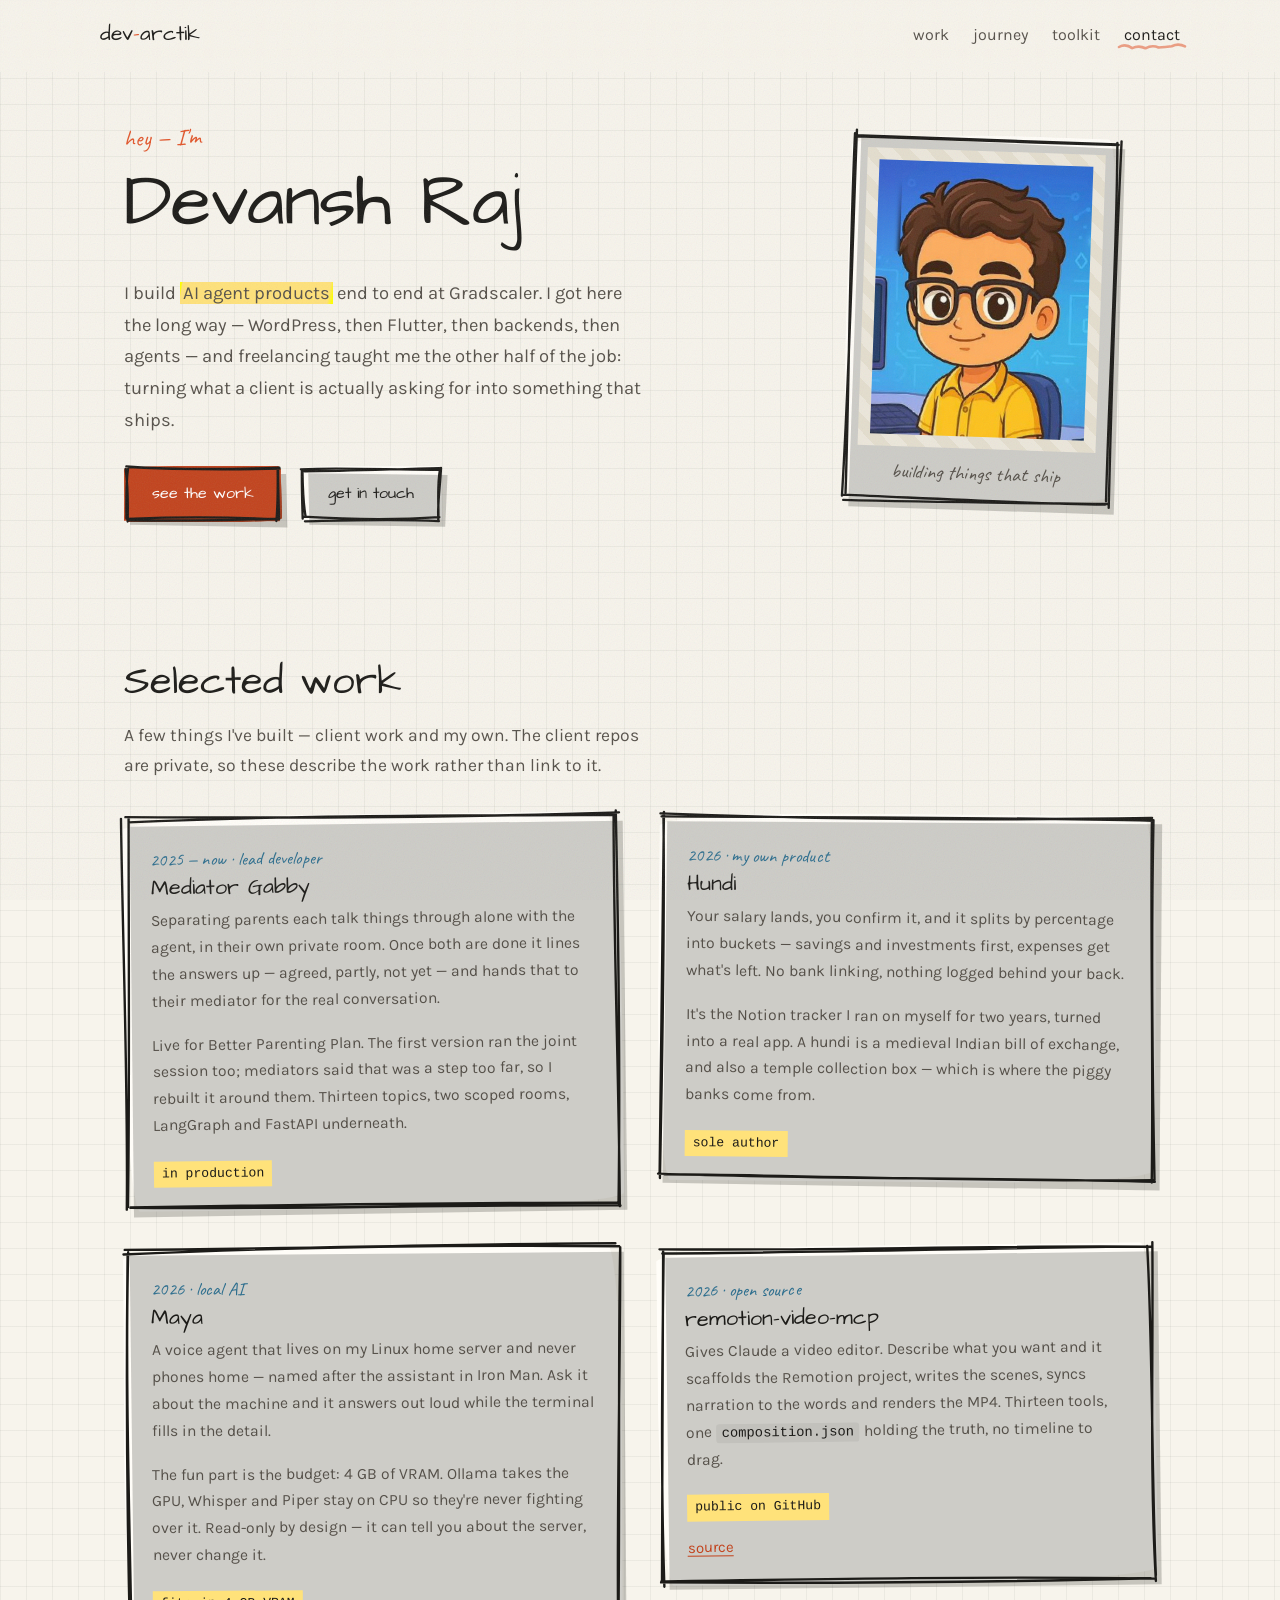
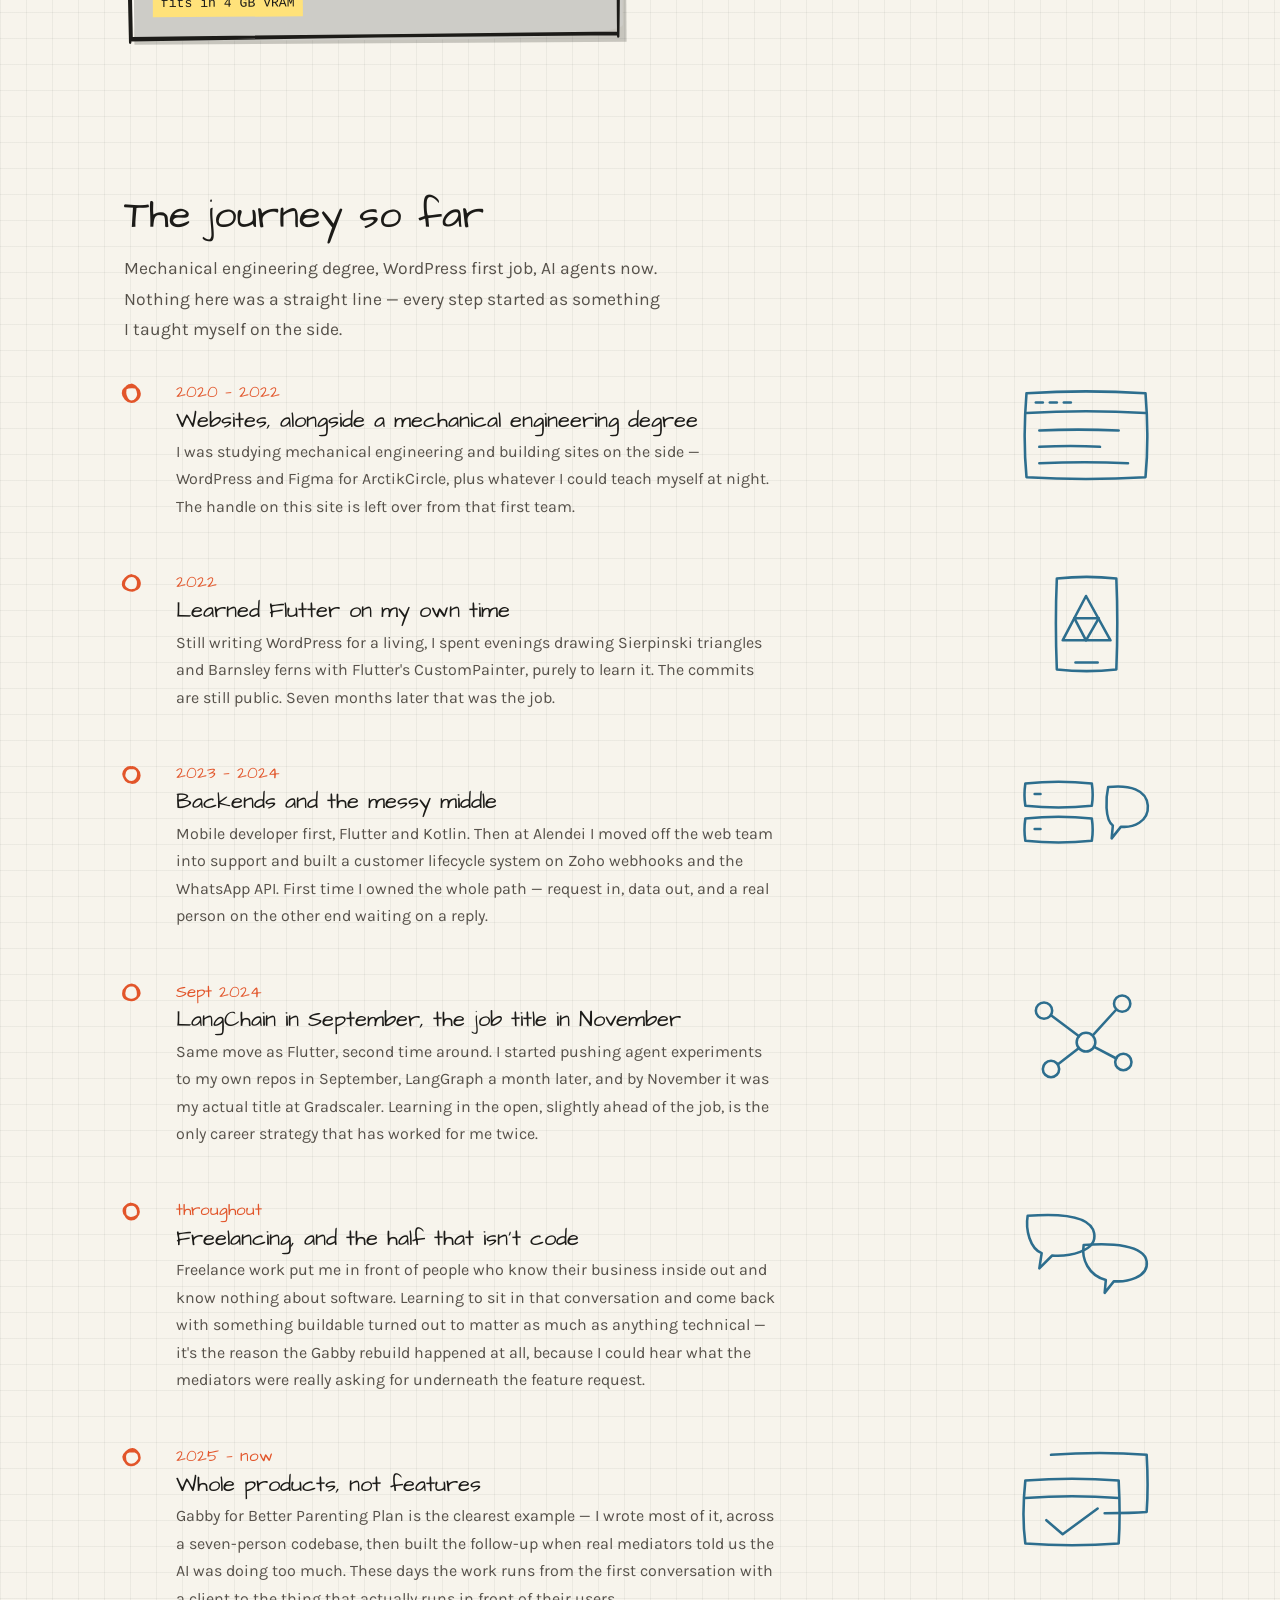
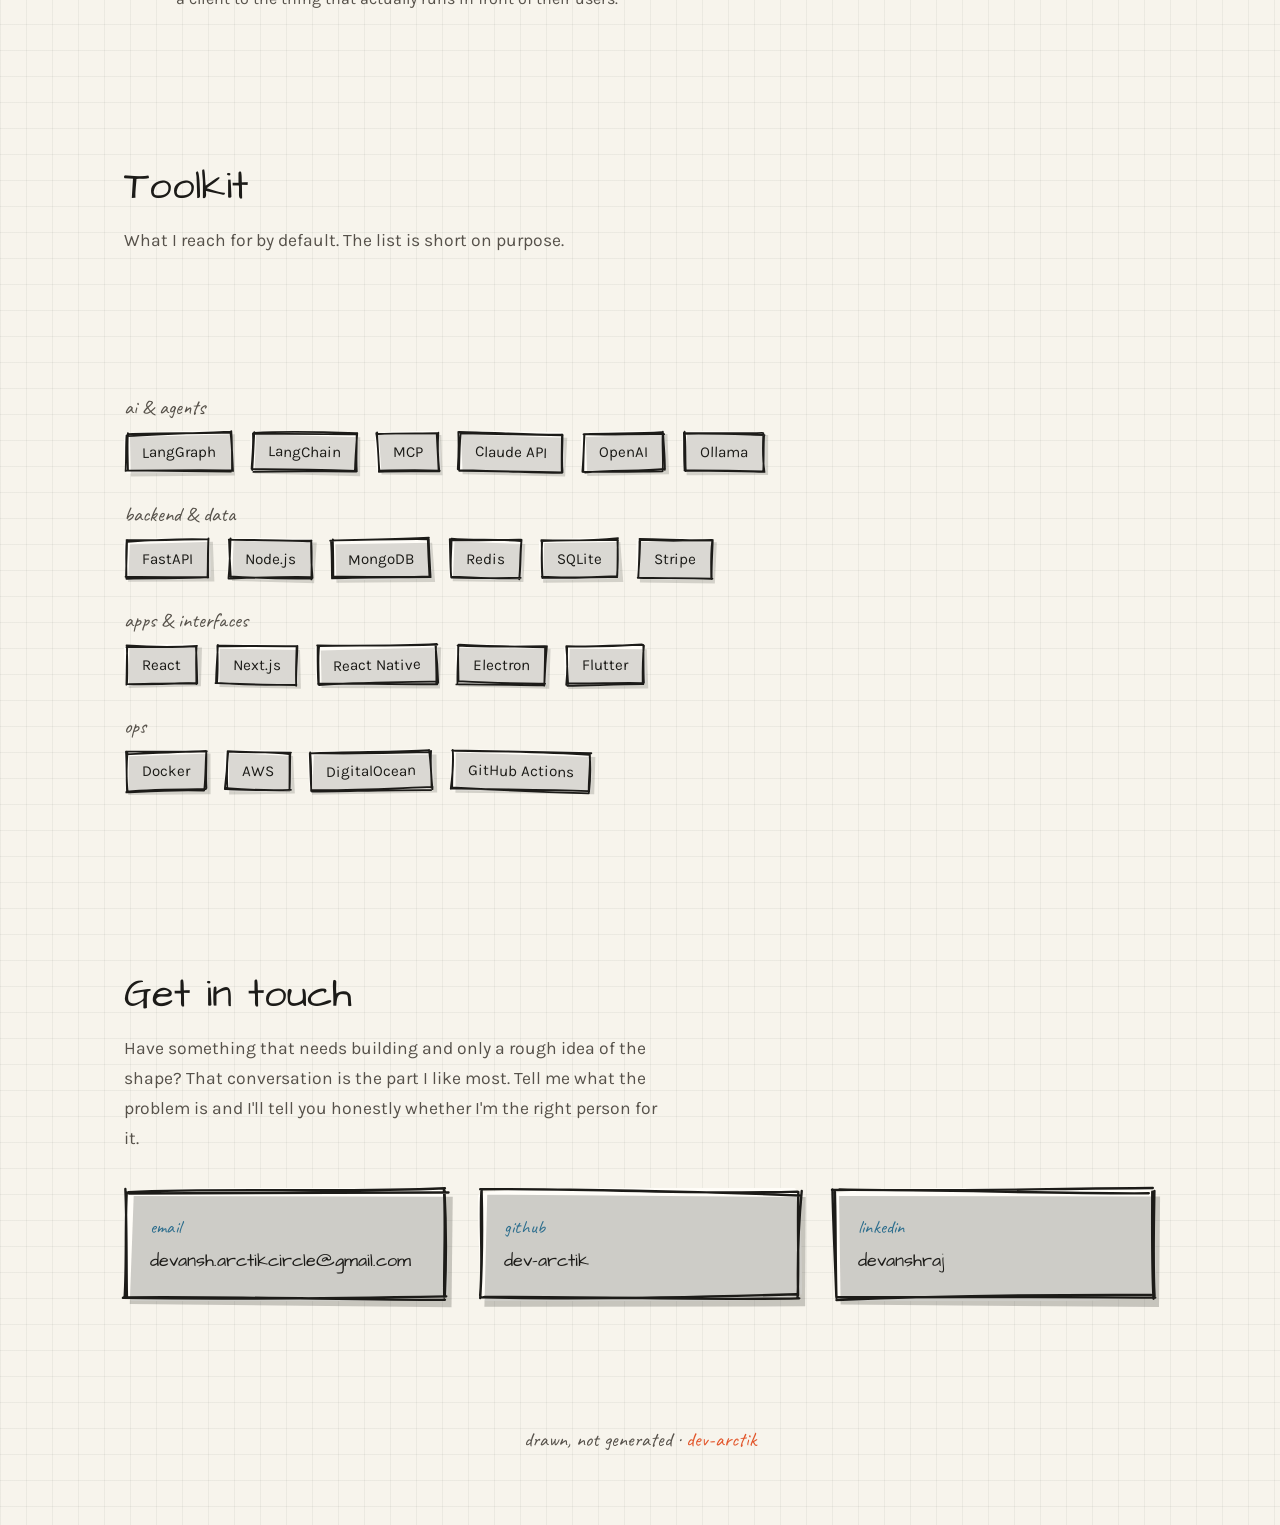
==== commit dde72c03: "Replace decaying stats in the copy with durable claims Every figure on this page had a shelf life, a" ====
--- a/index.html
+++ b/index.html
@@ -2,7 +2,7 @@
   index.html
   The portfolio itself — a single static page, no build step and no backend.
   Sections: hero, work, journey (progress over time), toolkit, contact.
-  Copy and photo are real. One placeholder remains, marked SWAP: the og:url.
+  Copy and photo are real. Live at dev-arctik.github.io/dev-arctik-portfolio. One SWAP remains: an og:image.
 -->
 <!DOCTYPE html>
 <html lang="en">
@@ -15,8 +15,10 @@
 <meta property="og:title" content="Devansh Raj — AI agent engineer">
 <meta property="og:description" content="I build AI agent-enabled software, taking products from MVP to release-ready.">
 <meta property="og:type" content="website">
-<!-- SWAP: your live URL, and drop a 1200x630 og.png in assets/img/ -->
-<meta property="og:url" content="https://example.com">
+<meta property="og:url" content="https://dev-arctik.github.io/dev-arctik-portfolio/">
+<!-- SWAP: a 1200x630 assets/img/og.png would give link previews a picture. Without it
+     shares fall back to a bare text card. -->
+<meta property="og:image" content="https://dev-arctik.github.io/dev-arctik-portfolio/assets/img/me.jpg">
 
 <link rel="preconnect" href="https://fonts.googleapis.com">
 <link rel="preconnect" href="https://fonts.gstatic.com" crossorigin>
@@ -24,7 +26,7 @@
 <!-- ?v= is a manual cache buster. There is no build step to hash filenames, and browsers
      cache CSS and JS independently, so a returning visitor can otherwise end up running
      a new stylesheet against an old script. Bump this whenever either file changes. -->
-<link rel="stylesheet" href="assets/css/style.css?v=3">
+<link rel="stylesheet" href="assets/css/style.css?v=4">
 </head>
 <body>
 
@@ -49,13 +51,15 @@
   <!-- ============================ HERO ============================ -->
   <section class="hero wrap" id="top">
     <div class="hero-grid">
-      <div data-anim-group data-anim-step="110">
+      <div data-anim-group data-anim-step="90">
         <span class="eyebrow" data-anim="lift">hey — I'm</span>
         <h1 data-anim="write">Devansh Raj</h1>
         <p class="lede" data-anim="lift">I build <mark data-anim="swipe">AI agent products</mark> end to end at Gradscaler. I got here the long way — WordPress, then Flutter, then backends, then agents — and freelancing taught me the other half of the job: turning what a client is actually asking for into something that ships.</p>
-        <div class="btns" data-anim="lift">
-          <a class="btn primary" data-sketch data-fill="var(--accent-deep)" data-ink="var(--ink)" href="#work"><span>see the work</span></a>
-          <a class="btn" data-sketch href="#contact"><span>get in touch</span></a>
+        <!-- Each button carries its own data-anim so they land one after the other
+             rather than as a single block — the primary first, since that's the ask. -->
+        <div class="btns">
+          <a class="btn primary" data-sketch data-fill="var(--accent-deep)" data-ink="var(--ink)" href="#work" data-anim="lift"><span>see the work</span></a>
+          <a class="btn" data-sketch href="#contact" data-anim="lift"><span>get in touch</span></a>
         </div>
       </div>
 
@@ -79,11 +83,11 @@
 
     <div class="cards" data-anim-group data-anim-step="100">
       <article class="card" data-sketch data-anim="rise">
-        <span class="kicker">2025 — 2026 · lead developer</span>
+        <span class="kicker">2025 — now · lead developer</span>
         <h3>Mediator Gabby</h3>
         <p>Separating parents each talk things through alone with the agent, in their own private room. Once both are done it lines the answers up — agreed, partly, not yet — and hands that to their mediator for the real conversation.</p>
         <p>Live for Better Parenting Plan. The first version ran the joint session too; mediators said that was a step too far, so I rebuilt it around them. Thirteen topics, two scoped rooms, LangGraph and FastAPI underneath.</p>
-        <span class="result">615 of 858 commits · in production</span>
+        <span class="result">in production</span>
       </article>
 
       <article class="card" data-sketch data-anim="rise">
@@ -91,7 +95,7 @@
         <h3>Hundi</h3>
         <p>Your salary lands, you confirm it, and it splits by percentage into buckets — savings and investments first, expenses get what's left. No bank linking, nothing logged behind your back.</p>
         <p>It's the Notion tracker I ran on myself for two years, turned into a real app. A hundi is a medieval Indian bill of exchange, and also a temple collection box — which is where the piggy banks come from.</p>
-        <span class="result">sole author · 124 commits</span>
+        <span class="result">sole author</span>
       </article>
 
       <article class="card" data-sketch data-anim="rise">
@@ -222,7 +226,7 @@
         <div class="tl-body">
           <div class="tl-year">2025 — now</div>
           <h3>Whole products, not features</h3>
-          <p>Gabby for Better Parenting Plan is the clearest example — I wrote 419 of the 582 commits across a seven-person codebase, then built the follow-up when real mediators told us the AI was doing too much. These days the work runs from the first conversation with a client to the thing that actually runs in front of their users.</p>
+          <p>Gabby for Better Parenting Plan is the clearest example — I wrote most of it, across a seven-person codebase, then built the follow-up when real mediators told us the AI was doing too much. These days the work runs from the first conversation with a client to the thing that actually runs in front of their users.</p>
         </div>
         <!-- Shipped product: a window behind a window, signed off -->
         <svg class="glyph" viewBox="0 0 120 96" aria-hidden="true" focusable="false">
@@ -328,7 +332,7 @@
   <div class="wrap">drawn, not generated · <span>dev-arctik</span></div>
 </footer>
 
-<script src="assets/js/sketch.js?v=3"></script>
-<script src="assets/js/main.js?v=3"></script>
+<script src="assets/js/sketch.js?v=4"></script>
+<script src="assets/js/main.js?v=4"></script>
 </body>
 </html>
--- a/assets/css/style.css
+++ b/assets/css/style.css
@@ -445,6 +445,21 @@
 .anim [data-anim="write"].in-view { clip-path: inset(-18% -2% -18% 0); }
 .anim [data-anim="swipe"].in-view { background-size: 100% 100%; }
 
+/* The polaroid is solo rather than in the hero group, so nothing writes --d for it.
+   Hold it back until the name has started writing — the photo being tossed down after
+   the greeting reads better than both arriving together. */
+.anim .polaroid[data-anim] { --d: 240ms; }
+
+/* And it should develop, not arrive finished. The image comes up from a washed-out
+   ghost to full colour once the frame has landed, which is the one thing a polaroid
+   does that no other photo does. Opacity starts above zero so the ghost is visible. */
+.anim .polaroid .shot img {
+  opacity: 0.12;
+  filter: saturate(0.15) contrast(0.75) brightness(1.2);
+  transition: opacity 0.9s ease-out 0.6s, filter 1.2s ease-out 0.6s;
+}
+.anim .polaroid.in-view .shot img { opacity: 1; filter: none; }
+
 /* The result chip is a marker stroke, so it swipes rather than fades — and it waits
    for its card to land first. */
 .anim .card .result { background-size: 0% 100%; transition: background-size 0.6s cubic-bezier(0.4, 0.8, 0.3, 1) 0.4s; }
@@ -490,6 +505,7 @@
     clip-path: none; background-size: 100% 100%;
   }
   .anim .card .result { background-size: 100% 100%; }
+  .anim .polaroid .shot img { opacity: 1; filter: none; }
 }
 
 @media print {
@@ -505,4 +521,5 @@
     rotate: none !important; clip-path: none !important; background-size: 100% 100% !important;
   }
   .anim .card .result { background-size: 100% 100% !important; }
-}
+  .anim .polaroid .shot img { opacity: 1 !important; filter: none !important; }
+}
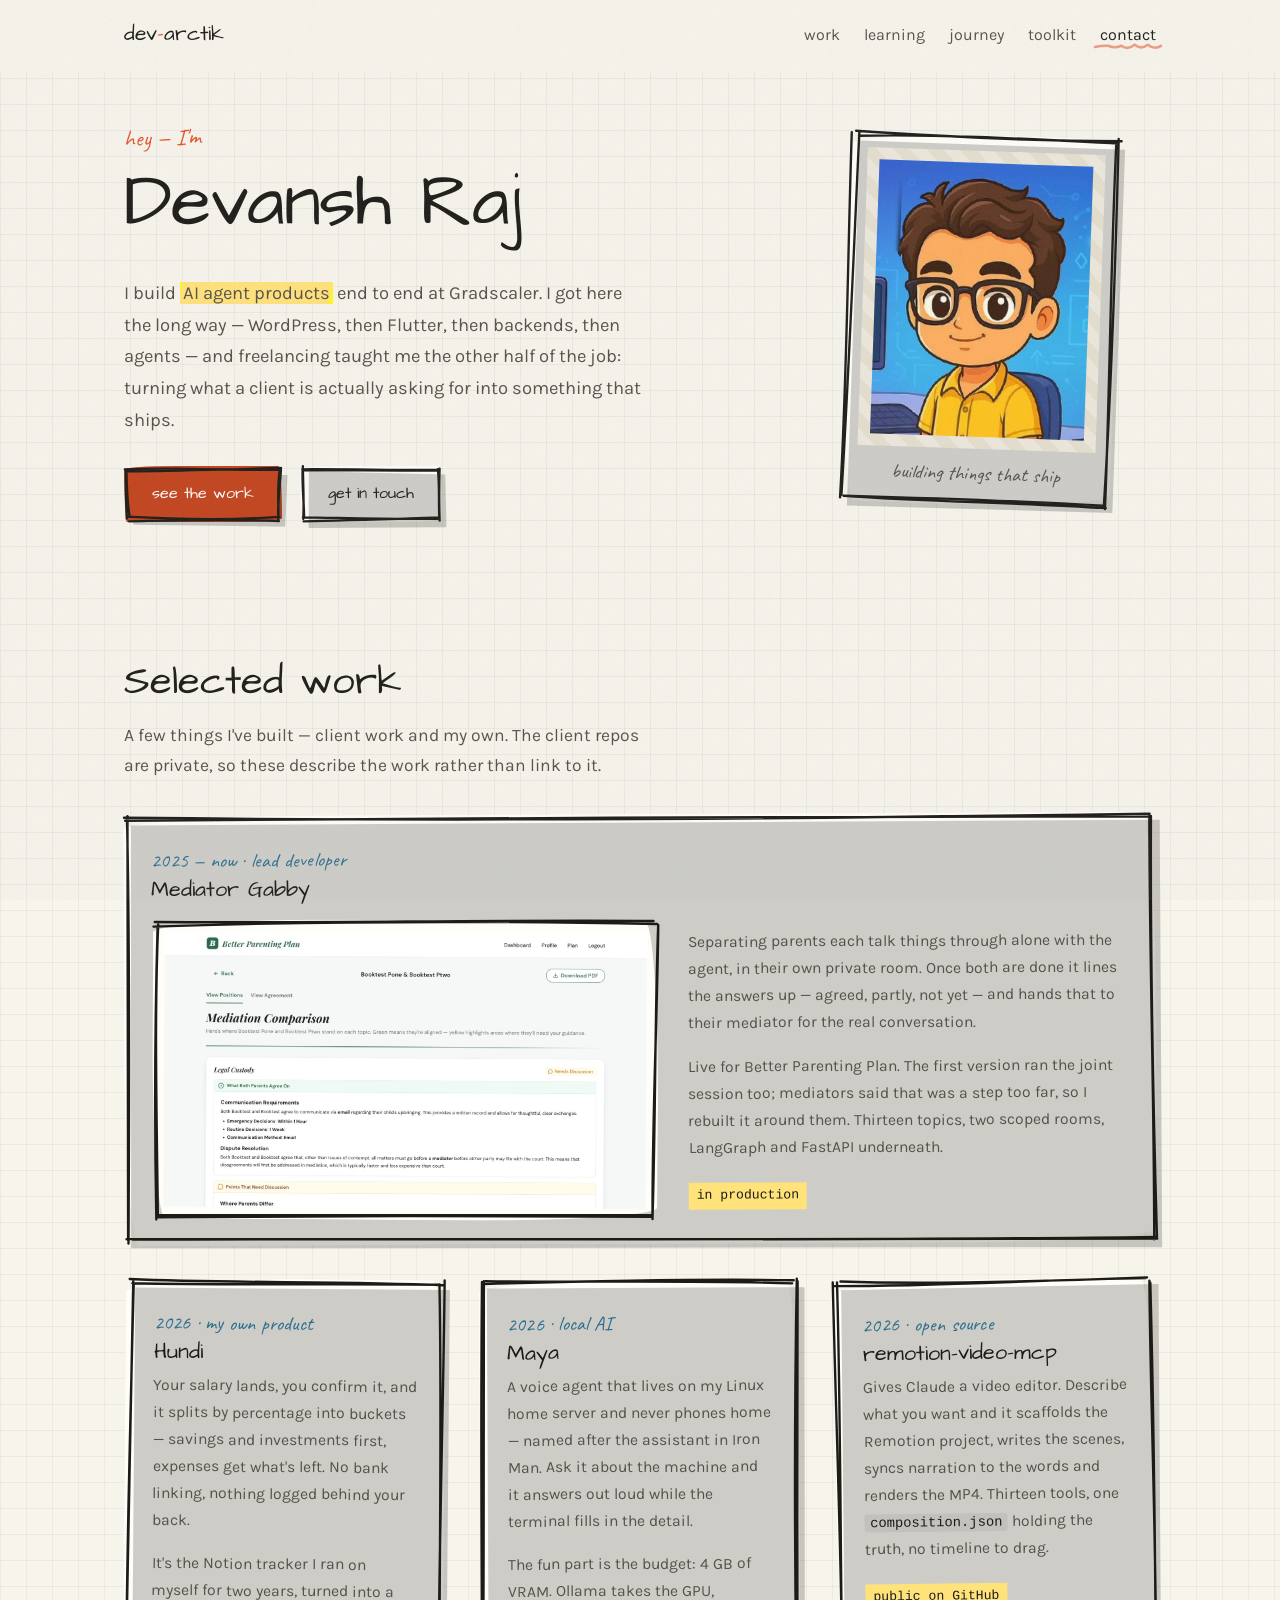
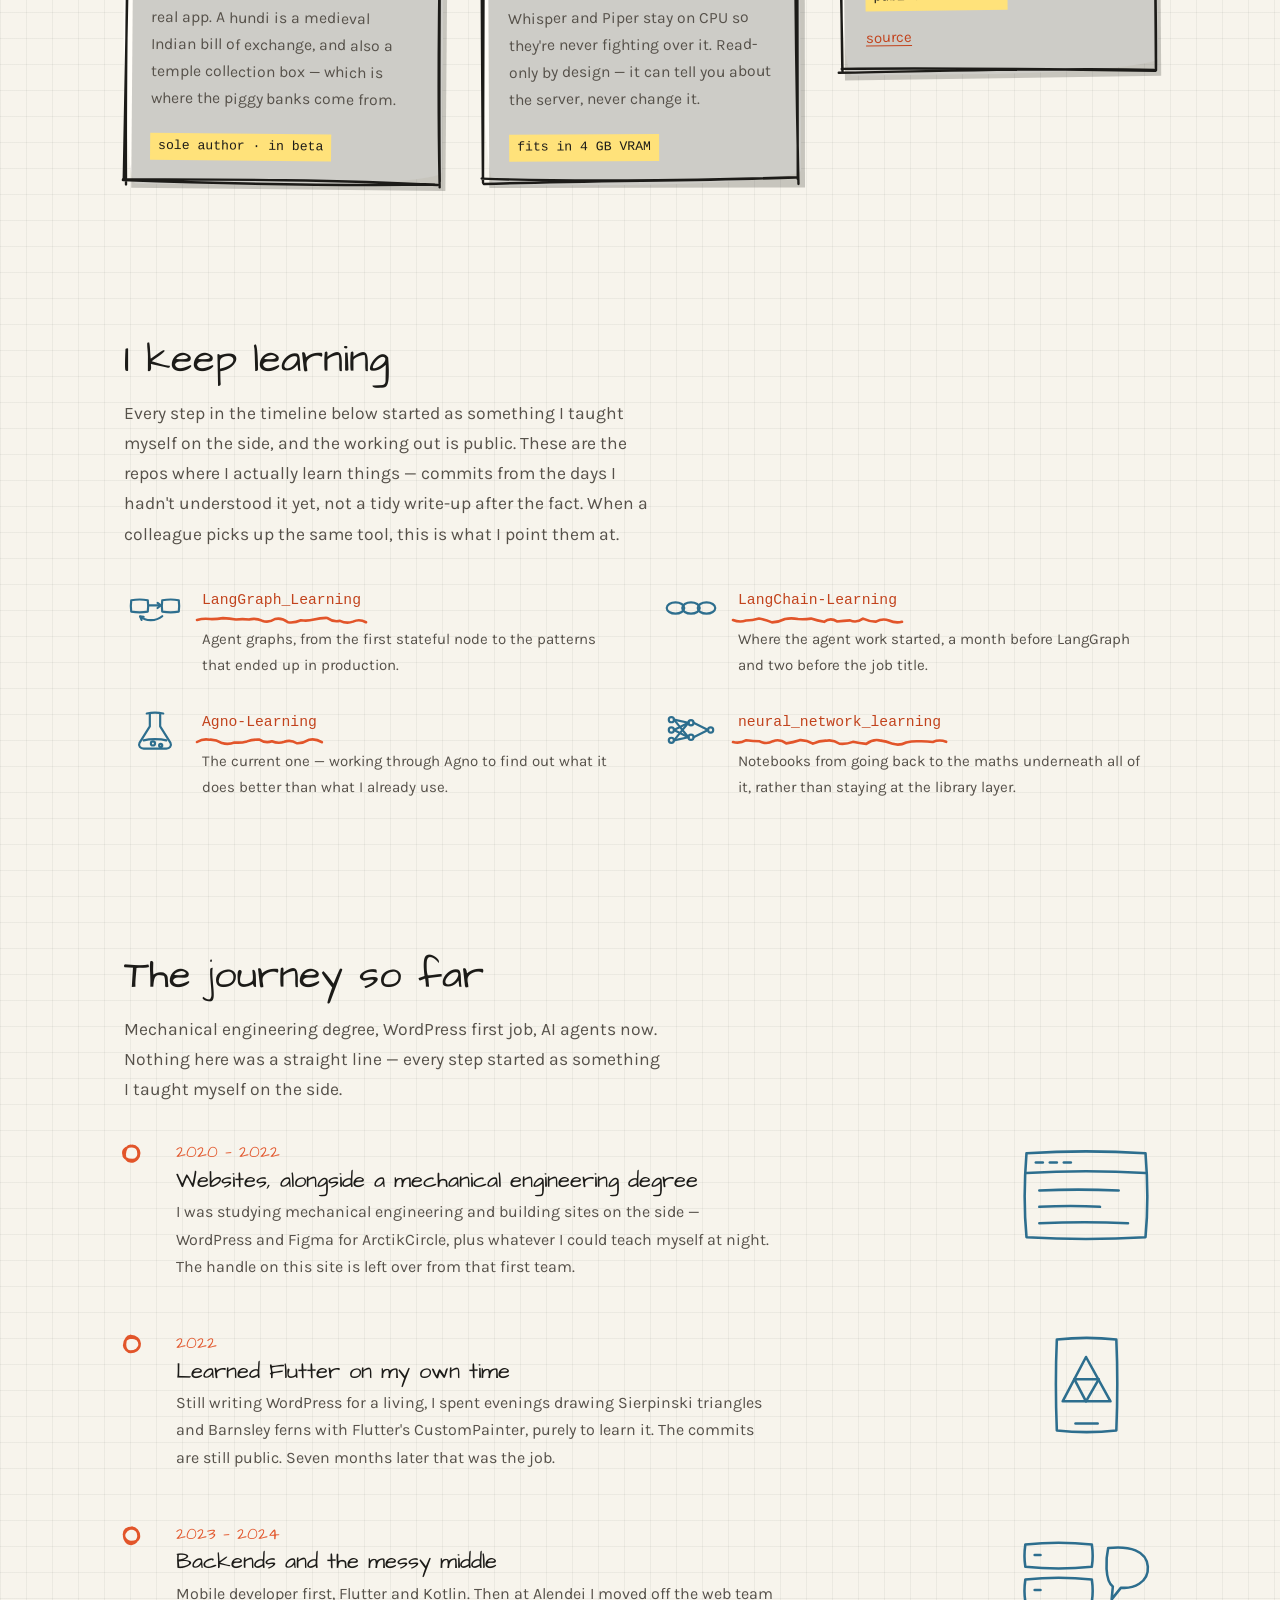
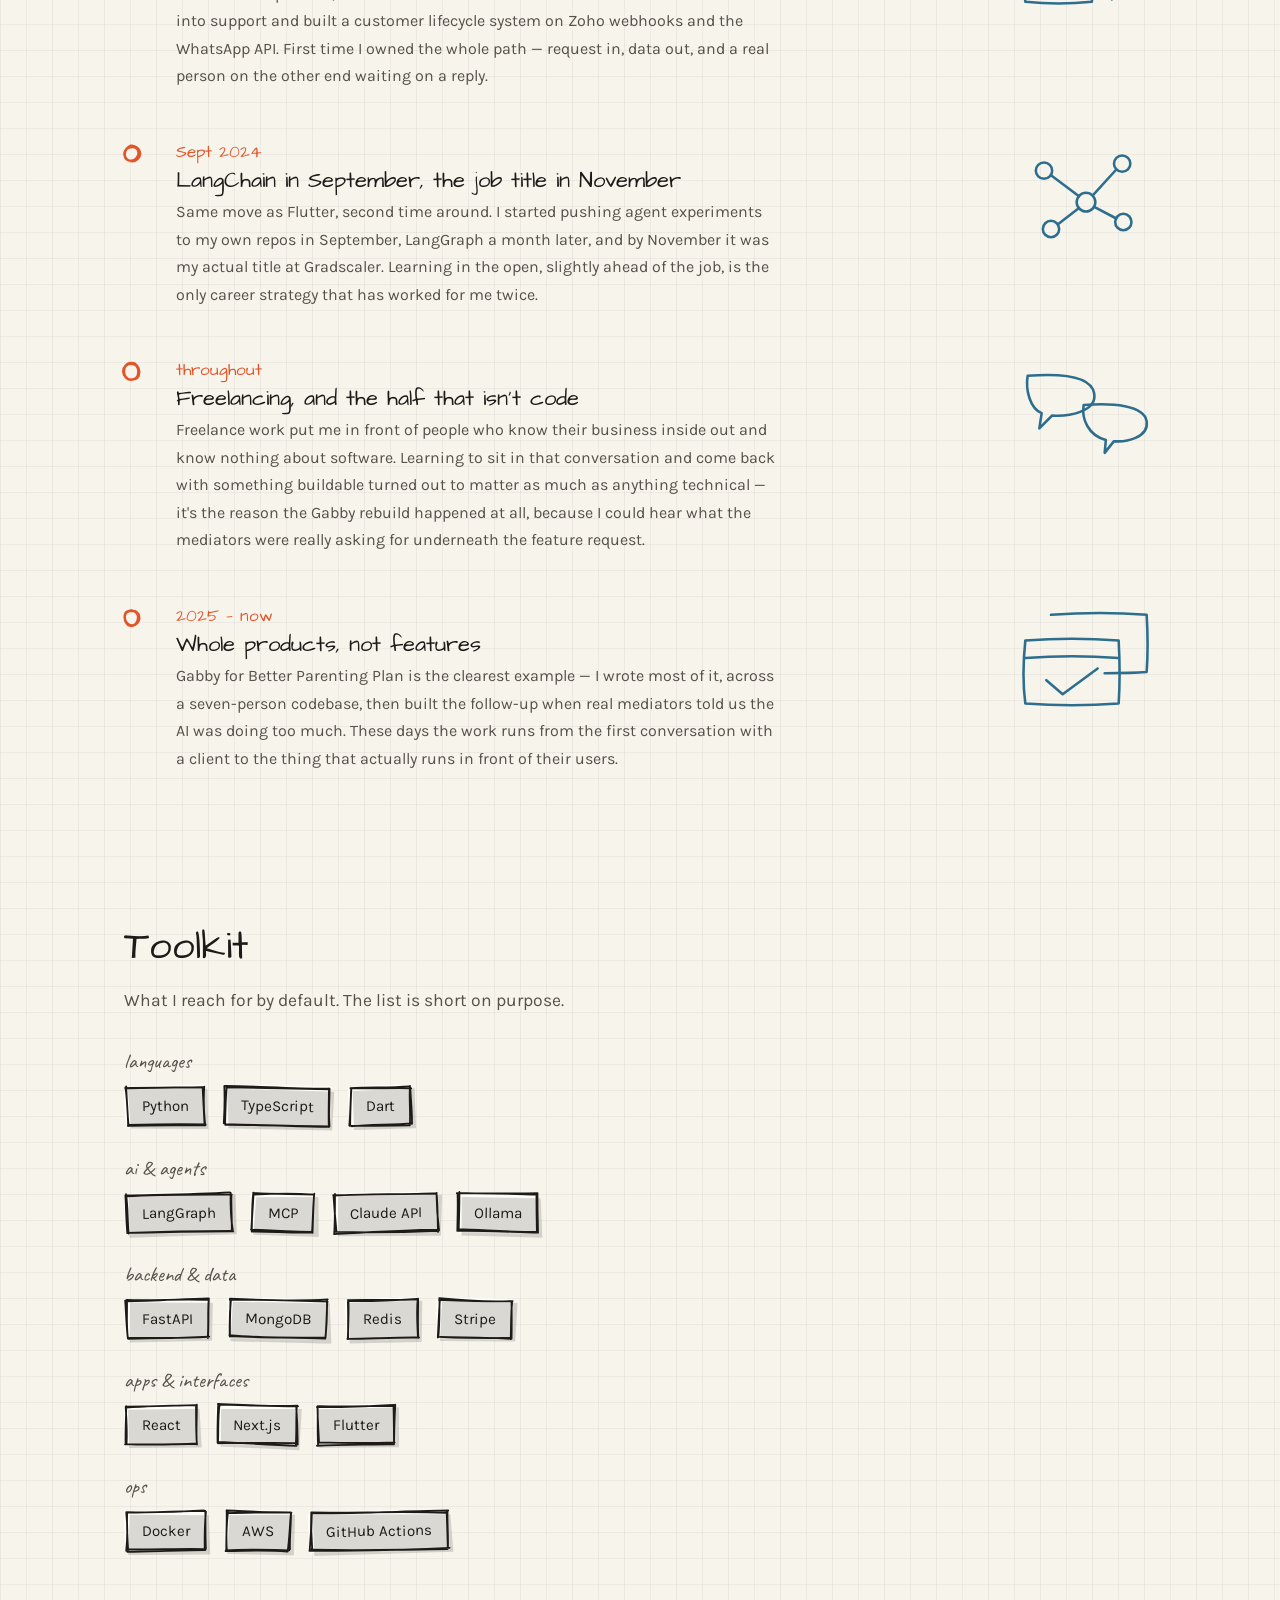
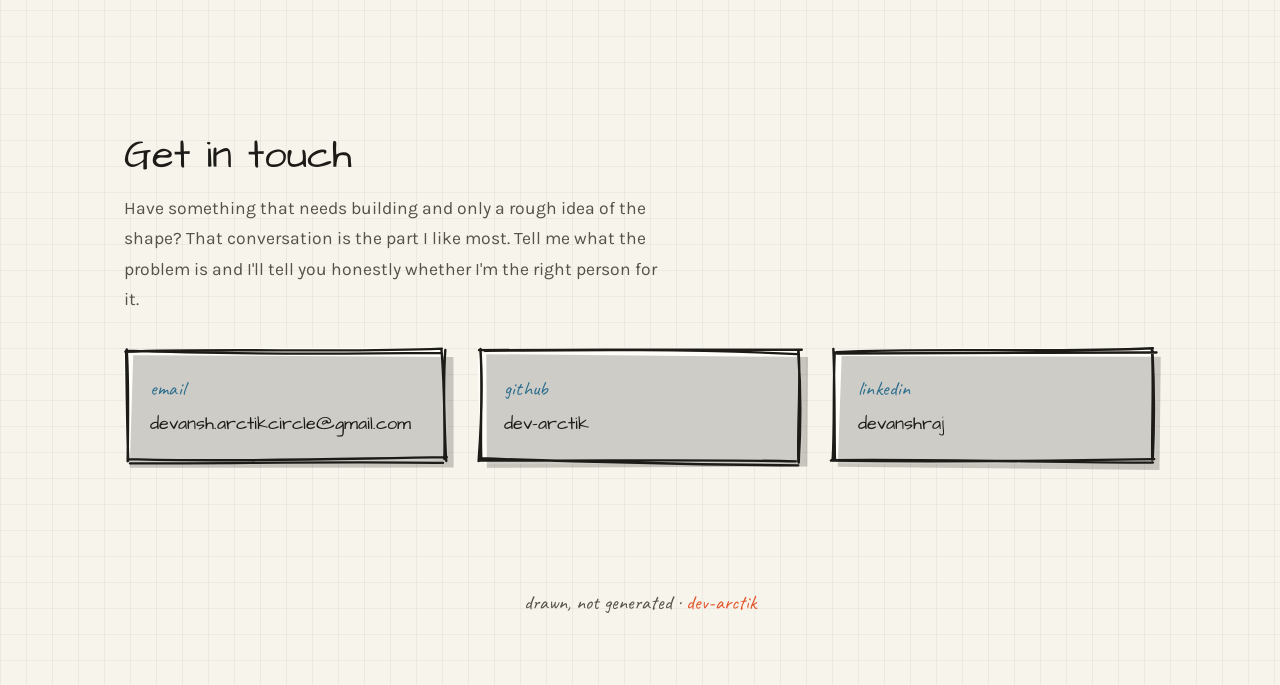
==== commit 4fc5f681: "Add a learning section, feature the lead project, and fix mobile layout Three related changes to the" ====
--- a/index.html
+++ b/index.html
@@ -20,13 +20,46 @@
      shares fall back to a bare text card. -->
 <meta property="og:image" content="https://dev-arctik.github.io/dev-arctik-portfolio/assets/img/me.jpg">
 
+<link rel="canonical" href="https://dev-arctik.github.io/dev-arctik-portfolio/">
+<meta name="theme-color" content="#f7f4ec">
+<!-- SVG favicon: drawn in the same ink as the rest of the page, see assets/img/favicon.svg -->
+<link rel="icon" href="assets/img/favicon.svg" type="image/svg+xml">
+
+<!-- Twitter/X reads its own tags before falling back to Open Graph; summary_large_image
+     is the card that actually shows a picture. -->
+<meta name="twitter:card" content="summary_large_image">
+<meta name="twitter:title" content="Devansh Raj — AI agent engineer">
+<meta name="twitter:description" content="I build AI agent-enabled software, taking products from MVP to release-ready.">
+<meta name="twitter:image" content="https://dev-arctik.github.io/dev-arctik-portfolio/assets/img/me.jpg">
+
 <link rel="preconnect" href="https://fonts.googleapis.com">
 <link rel="preconnect" href="https://fonts.gstatic.com" crossorigin>
 <link href="https://fonts.googleapis.com/css2?family=Architects+Daughter&family=Karla:wght@400;500;700&family=Caveat:wght@600&display=swap" rel="stylesheet">
 <!-- ?v= is a manual cache buster. There is no build step to hash filenames, and browsers
      cache CSS and JS independently, so a returning visitor can otherwise end up running
      a new stylesheet against an old script. Bump this whenever either file changes. -->
-<link rel="stylesheet" href="assets/css/style.css?v=4">
+<link rel="stylesheet" href="assets/css/style.css?v=12">
+
+<!-- Structured data. Lets search engines and AI crawlers read the identity as facts
+     rather than inferring it from prose, and is what powers a knowledge-panel style
+     result for a personal name. -->
+<script type="application/ld+json">
+{
+  "@context": "https://schema.org",
+  "@type": "Person",
+  "name": "Devansh Raj",
+  "url": "https://dev-arctik.github.io/dev-arctik-portfolio/",
+  "image": "https://dev-arctik.github.io/dev-arctik-portfolio/assets/img/me.jpg",
+  "jobTitle": "AI agent engineer",
+  "worksFor": { "@type": "Organization", "name": "Gradscaler" },
+  "email": "mailto:devansh.arctikcircle@gmail.com",
+  "sameAs": [
+    "https://github.com/dev-arctik",
+    "https://www.linkedin.com/in/devanshraj"
+  ],
+  "knowsAbout": ["AI agents", "LangGraph", "Model Context Protocol", "FastAPI", "Python", "TypeScript", "Flutter"]
+}
+</script>
 </head>
 <body>
 
@@ -38,6 +71,7 @@
     <nav aria-label="Primary">
       <ul>
         <li><a href="#work" data-sketch="underline">work</a></li>
+        <li><a href="#learning" data-sketch="underline">learning</a></li>
         <li><a href="#journey" data-sketch="underline">journey</a></li>
         <li><a href="#toolkit" data-sketch="underline">toolkit</a></li>
         <li><a href="#contact" data-sketch="underline">contact</a></li>
@@ -66,7 +100,7 @@
       <div>
         <figure class="polaroid" data-sketch data-anim="tilt">
           <div class="shot">
-            <img src="assets/img/me.jpg" alt="Devansh Raj">
+            <img src="assets/img/me.jpg" width="576" height="720" alt="Devansh Raj">
           </div>
           <figcaption class="caption">building things that ship</figcaption>
         </figure>
@@ -82,12 +116,24 @@
     </div>
 
     <div class="cards" data-anim-group data-anim-step="100">
-      <article class="card" data-sketch data-anim="rise">
+      <!-- Featured: the lead project takes the full row so its screenshot has room. The
+           other three stay in the grid below, which turns "only one card has a picture"
+           into deliberate hierarchy rather than a gap. -->
+      <article class="card featured" data-sketch data-anim="rise">
         <span class="kicker">2025 — now · lead developer</span>
         <h3>Mediator Gabby</h3>
-        <p>Separating parents each talk things through alone with the agent, in their own private room. Once both are done it lines the answers up — agreed, partly, not yet — and hands that to their mediator for the real conversation.</p>
-        <p>Live for Better Parenting Plan. The first version ran the joint session too; mediators said that was a step too far, so I rebuilt it around them. Thirteen topics, two scoped rooms, LangGraph and FastAPI underneath.</p>
-        <span class="result">in production</span>
+        <div class="featured-grid">
+          <!-- shadow off: this frame sits inside the card's own frame, and two drop
+               shadows nested an inch apart read as a rendering fault, not as paper. -->
+          <div class="featured-shot" data-sketch data-shadow="off">
+            <img src="assets/img/gabby-comparison.jpg" width="1456" height="834" loading="lazy" decoding="async" alt="Gabby's mediator comparison view: a green panel listing what both parents agree on, above a yellow panel of points that still need discussion.">
+          </div>
+          <div>
+            <p>Separating parents each talk things through alone with the agent, in their own private room. Once both are done it lines the answers up — agreed, partly, not yet — and hands that to their mediator for the real conversation.</p>
+            <p>Live for Better Parenting Plan. The first version ran the joint session too; mediators said that was a step too far, so I rebuilt it around them. Thirteen topics, two scoped rooms, LangGraph and FastAPI underneath.</p>
+            <span class="result">in production</span>
+          </div>
+        </div>
       </article>
 
       <article class="card" data-sketch data-anim="rise">
@@ -95,7 +141,7 @@
         <h3>Hundi</h3>
         <p>Your salary lands, you confirm it, and it splits by percentage into buckets — savings and investments first, expenses get what's left. No bank linking, nothing logged behind your back.</p>
         <p>It's the Notion tracker I ran on myself for two years, turned into a real app. A hundi is a medieval Indian bill of exchange, and also a temple collection box — which is where the piggy banks come from.</p>
-        <span class="result">sole author</span>
+        <span class="result">sole author · in beta</span>
       </article>
 
       <article class="card" data-sketch data-anim="rise">
@@ -115,6 +161,84 @@
           <a href="https://github.com/dev-arctik/remotion-video-mcp">source</a>
         </div>
       </article>
+    </div>
+  </section>
+
+  <!-- ============================ LEARNING ============================ -->
+  <!-- Sits between work and journey on purpose: it explains how the work in the section
+       above keeps happening, and sets up the timeline below, which is the same habit
+       told chronologically. -->
+  <section class="wrap reveal" id="learning">
+    <div class="section-head" data-anim-group data-anim-step="90">
+      <h2 data-anim="lift">I keep learning</h2>
+      <p data-anim="lift">Every step in the timeline below started as something I taught myself on the side, and the working out is public. These are the repos where I actually learn things — commits from the days I hadn't understood it yet, not a tidy write-up after the fact. When a colleague picks up the same tool, this is what I point them at.</p>
+    </div>
+
+    <div class="learn-grid" data-anim-group data-anim-step="70">
+      <div class="learn-item" data-anim="lift">
+        <!-- Two states and a cycle — the thing LangGraph does that a plain chain doesn't. -->
+        <svg class="learn-glyph" viewBox="0 0 120 96" aria-hidden="true" focusable="false">
+          <path d="M 14 33 C 25 31, 36 31, 46 33 C 47 40, 47 48, 46 55 C 36 57, 25 57, 14 55 C 13 48, 13 40, 14 33 Z"/>
+          <path d="M 74 33 C 85 31, 96 31, 106 33 C 107 40, 107 48, 106 55 C 96 57, 85 57, 74 55 C 73 48, 73 40, 74 33 Z"/>
+          <path d="M 49 43 L 70 43"/>
+          <path d="M 65 38 L 71 43 L 65 48"/>
+          <path d="M 74 64 C 62 74, 42 74, 32 65"/>
+          <path d="M 38 65 L 31 64 L 34 71"/>
+        </svg>
+        <div class="learn-body">
+        <a href="https://github.com/dev-arctik/LangGraph_Learning" data-sketch="underline">LangGraph_Learning</a>
+        <p>Agent graphs, from the first stateful node to the patterns that ended up in production.</p>
+        </div>
+      </div>
+      <div class="learn-item" data-anim="lift">
+        <!-- Three interlocking links. Literal, and unmistakable at a glance. -->
+        <svg class="learn-glyph" viewBox="0 0 120 96" aria-hidden="true" focusable="false">
+          <path d="M 13 48 a 17 11 0 1 0 34 0 a 17 11 0 1 0 -34 0"/>
+          <path d="M 43 48 a 17 11 0 1 0 34 0 a 17 11 0 1 0 -34 0"/>
+          <path d="M 73 48 a 17 11 0 1 0 34 0 a 17 11 0 1 0 -34 0"/>
+        </svg>
+        <div class="learn-body">
+        <a href="https://github.com/dev-arctik/LangChain-Learning" data-sketch="underline">LangChain-Learning</a>
+        <p>Where the agent work started, a month before LangGraph and two before the job title.</p>
+        </div>
+      </div>
+      <div class="learn-item" data-anim="lift">
+        <!-- A flask: something being tried out rather than already relied on. -->
+        <svg class="learn-glyph" viewBox="0 0 120 96" aria-hidden="true" focusable="false">
+          <path d="M 50 16 C 50 28, 50 36, 50 41 L 30 73 C 27 79, 32 84, 38 84 L 82 84 C 88 84, 93 79, 90 73 L 70 41 C 70 36, 70 28, 70 16"/>
+          <path d="M 44 16 C 54 14, 66 14, 76 16"/>
+          <path d="M 38 68 C 50 65, 70 65, 82 68"/>
+          <path d="M 52 74 a 4 4 0 1 0 8 0 a 4 4 0 1 0 -8 0"/>
+          <path d="M 68 78 a 3 3 0 1 0 6 0 a 3 3 0 1 0 -6 0"/>
+        </svg>
+        <div class="learn-body">
+        <a href="https://github.com/dev-arctik/Agno-Learning" data-sketch="underline">Agno-Learning</a>
+        <p>The current one — working through Agno to find out what it does better than what I already use.</p>
+        </div>
+      </div>
+      <div class="learn-item" data-anim="lift">
+        <!-- Layered net. Edges first so the nodes sit over them. -->
+        <svg class="learn-glyph" viewBox="0 0 120 96" aria-hidden="true" focusable="false">
+          <path d="M 27 28 L 55 34"/>
+          <path d="M 27 28 L 55 62"/>
+          <path d="M 27 48 L 55 34"/>
+          <path d="M 27 48 L 55 62"/>
+          <path d="M 27 68 L 55 34"/>
+          <path d="M 27 68 L 55 62"/>
+          <path d="M 65 34 L 93 48"/>
+          <path d="M 65 62 L 93 48"/>
+          <path d="M 17 28 a 5 5 0 1 0 10 0 a 5 5 0 1 0 -10 0"/>
+          <path d="M 17 48 a 5 5 0 1 0 10 0 a 5 5 0 1 0 -10 0"/>
+          <path d="M 17 68 a 5 5 0 1 0 10 0 a 5 5 0 1 0 -10 0"/>
+          <path d="M 55 34 a 5 5 0 1 0 10 0 a 5 5 0 1 0 -10 0"/>
+          <path d="M 55 62 a 5 5 0 1 0 10 0 a 5 5 0 1 0 -10 0"/>
+          <path d="M 93 48 a 5 5 0 1 0 10 0 a 5 5 0 1 0 -10 0"/>
+        </svg>
+        <div class="learn-body">
+        <a href="https://github.com/dev-arctik/neural_network_learning" data-sketch="underline">neural_network_learning</a>
+        <p>Notebooks from going back to the maths underneath all of it, rather than staying at the library layer.</p>
+        </div>
+      </div>
     </div>
   </section>
 
@@ -252,7 +376,6 @@
       <div class="tags">
         <span class="tag" data-sketch data-anim="pop">Python</span>
         <span class="tag" data-sketch data-anim="pop">TypeScript</span>
-        <span class="tag" data-sketch data-anim="pop">JavaScript</span>
         <span class="tag" data-sketch data-anim="pop">Dart</span>
       </div>
     </div>
@@ -261,10 +384,8 @@
       <h4 data-anim="lift">ai &amp; agents</h4>
       <div class="tags">
         <span class="tag" data-sketch data-anim="pop">LangGraph</span>
-        <span class="tag" data-sketch data-anim="pop">LangChain</span>
         <span class="tag" data-sketch data-anim="pop">MCP</span>
         <span class="tag" data-sketch data-anim="pop">Claude API</span>
-        <span class="tag" data-sketch data-anim="pop">OpenAI</span>
         <span class="tag" data-sketch data-anim="pop">Ollama</span>
       </div>
     </div>
@@ -273,10 +394,8 @@
       <h4 data-anim="lift">backend &amp; data</h4>
       <div class="tags">
         <span class="tag" data-sketch data-anim="pop">FastAPI</span>
-        <span class="tag" data-sketch data-anim="pop">Node.js</span>
         <span class="tag" data-sketch data-anim="pop">MongoDB</span>
         <span class="tag" data-sketch data-anim="pop">Redis</span>
-        <span class="tag" data-sketch data-anim="pop">SQLite</span>
         <span class="tag" data-sketch data-anim="pop">Stripe</span>
       </div>
     </div>
@@ -286,8 +405,6 @@
       <div class="tags">
         <span class="tag" data-sketch data-anim="pop">React</span>
         <span class="tag" data-sketch data-anim="pop">Next.js</span>
-        <span class="tag" data-sketch data-anim="pop">React Native</span>
-        <span class="tag" data-sketch data-anim="pop">Electron</span>
         <span class="tag" data-sketch data-anim="pop">Flutter</span>
       </div>
     </div>
@@ -297,7 +414,6 @@
       <div class="tags">
         <span class="tag" data-sketch data-anim="pop">Docker</span>
         <span class="tag" data-sketch data-anim="pop">AWS</span>
-        <span class="tag" data-sketch data-anim="pop">DigitalOcean</span>
         <span class="tag" data-sketch data-anim="pop">GitHub Actions</span>
       </div>
     </div>
@@ -332,7 +448,7 @@
   <div class="wrap">drawn, not generated · <span>dev-arctik</span></div>
 </footer>
 
-<script src="assets/js/sketch.js?v=4"></script>
-<script src="assets/js/main.js?v=4"></script>
+<script src="assets/js/sketch.js?v=12"></script>
+<script src="assets/js/main.js?v=12"></script>
 </body>
 </html>
--- a/assets/css/style.css
+++ b/assets/css/style.css
@@ -153,7 +153,11 @@
 }
 .bar {
   display: flex; align-items: center; justify-content: space-between;
-  gap: 20px; padding: 16px 0 20px; flex-wrap: wrap;
+  gap: 20px; flex-wrap: wrap;
+  /* Long-hand, not `padding: 16px 0 20px`. This element is `.wrap .bar`, and the
+     shorthand zeroed the 24px side padding .wrap sets — so under 1080px the logo sat
+     flush to the screen edge while every heading below it started 24px in. */
+  padding-top: 16px; padding-bottom: 20px;
 }
 .logo {
   font-family: var(--font-display);
@@ -256,14 +260,18 @@
 /* ============================================================
    7. Cards / work
    ============================================================ */
-/* 360px min resolves to two columns at the 1080px wrap, so four cards sit as a 2x2
-   instead of leaving one stranded on a second row — revisit it if the card count
-   changes. align-items: start then lets each card size to its own copy; stretching
-   them to a shared row height leaves dead space under the shorter ones, which reads
-   as an unfinished card rather than a deliberately ragged pinboard. */
+/* The lead project takes the full row as .featured, so the remaining three need to sit
+   in one row rather than 2 + 1 with one stranded. Column count is floor((C + gap) /
+   (min + gap)) against the wrap's *content* box — 1080px max-width less 48px padding,
+   so 1032px, not 1080. Three columns therefore need a min of 320px or less; 300px is
+   used instead of that exact fit to leave room for rounding and scrollbar width.
+   Revisit it if the card count changes. align-items: start then lets each card size to
+   its own copy; stretching them to a shared row height leaves dead space under the
+   shorter ones, which reads as an unfinished card rather than a deliberately ragged
+   pinboard. */
 .cards {
   display: grid;
-  grid-template-columns: repeat(auto-fit, minmax(360px, 1fr));
+  grid-template-columns: repeat(auto-fit, minmax(300px, 1fr));
   align-items: start;
   gap: 36px;
 }
@@ -280,7 +288,7 @@
 .card h3 { margin-bottom: 0.3em; }
 .card p { font-size: 0.98rem; }
 .kicker {
-  font-family: var(--font-note); font-size: 1.15rem;
+  font-family: var(--font-note); font-size: 1.25rem;   /* Caveat needs more size than a sans to stay legible */
   color: var(--accent-2); letter-spacing: 0.01em;
 }
 .card-links { display: flex; gap: 16px; margin-top: 14px; font-size: 0.94rem; }
@@ -296,6 +304,91 @@
   background-repeat: no-repeat;
   background-size: 100% 100%;
   display: inline-block; padding: 2px 8px; margin-top: 4px;
+}
+
+/* --- Featured card -----------------------------------------------------------
+   The lead project spans the whole row so its screenshot has somewhere to live.
+   Rotation is nearly flat here: the same 0.7deg that reads as a pinned card at
+   360px wide reads as a crooked page at full width. */
+.card.featured { grid-column: 1 / -1; transform: rotate(-0.25deg); }
+.card.featured:hover { transform: rotate(0deg) translateY(-5px); }
+
+.featured-grid {
+  display: grid;
+  grid-template-columns: 1.15fr 1fr;
+  gap: 30px;
+  align-items: center;
+  margin-top: 18px;
+}
+.featured-shot {
+  background: var(--paper-card);
+  padding: 10px;
+  transform: rotate(0.6deg);   /* counter to the card, so the print looks laid on top */
+}
+/* The capture's own ratio, declared so the box reaches its final height before the
+   JPEG arrives. sketch.js measures on load and redraws via ResizeObserver, but a
+   late reflow would still flash a frame at the wrong size. */
+.featured-shot img {
+  display: block; width: 100%;
+  /* height:auto is required, not optional. The width/height attributes on the <img>
+     map to CSS presentation hints, so without this the 834px height attribute wins
+     and the picture renders at full pixel height instead of scaling to the column. */
+  height: auto;
+  aspect-ratio: 1456 / 834;
+  object-fit: cover;
+}
+
+/* --- Learning repos ----------------------------------------------------------
+   Deliberately lighter than .card: these are pointers to working-out, not finished
+   work, and giving them card frames would make them compete with Selected work.
+   Two columns at desktop, one below — three would shrink the descriptions to
+   fragments. */
+.learn-grid {
+  display: grid;
+  /* 340px resolves to two columns against the 1032px content box, so four repos sit
+     2x2 rather than 3 + 1 stranded. Same arithmetic as .cards — floor((C + gap) /
+     (min + gap)) — but a different answer because the item count differs. */
+  grid-template-columns: repeat(auto-fit, minmax(340px, 1fr));
+  gap: 26px 40px;
+}
+/* Glyph left of the copy, not above it. Eye-tracking puts a vertical scan down the
+   left edge of a content block, so that column is where a silhouette actually gets
+   seen — four distinct shapes (cycle, chain, flask, layered net) let someone tell the
+   four repos apart without reading a word. */
+.learn-item {
+  display: grid;
+  grid-template-columns: 62px minmax(0, 1fr);
+  gap: 16px;
+  align-items: start;
+}
+.learn-glyph { width: 62px; height: 50px; overflow: visible; }
+/* Stroke width is in viewBox units, and this renders at roughly half the timeline
+   glyphs' scale — so it has to be set proportionally heavier to land at the same
+   visual weight on screen. */
+.learn-glyph path {
+  fill: none;
+  stroke: var(--accent-2);
+  stroke-width: 4.2;
+  stroke-linecap: round;
+  stroke-linejoin: round;
+}
+.learn-item a {
+  font-family: var(--font-mono); font-size: 0.92rem;
+  color: var(--accent-deep); text-decoration: none;
+  /* Wraps rather than overflowing: these repo names are long and unbreakable. */
+  overflow-wrap: anywhere;
+  /* Room for the squiggle to sit below the text rather than through it. */
+  display: inline-block;
+  padding-bottom: 7px;
+}
+/* These names are mono and full of underscores, which render on the baseline exactly
+   where the default squiggle lands — the two cross and the name stops being readable.
+   The nav doesn't hit this because it's sans with no underscores. Push the overlay
+   clear of the descender line; the padding above reserves the space it moves into. */
+.learn-item a[data-sketch="underline"] > svg.sketch { bottom: -7px; }
+.learn-item p {
+  font-size: 0.94rem; color: var(--ink-soft);
+  margin-top: 7px; max-width: 46ch;
 }
 
 /* ============================================================
@@ -460,6 +553,15 @@
 }
 .anim .polaroid.in-view .shot img { opacity: 1; filter: none; }
 
+/* Same develop-in treatment for the featured screenshot, so the two photographic
+   elements on the page behave alike rather than each having their own idea. */
+.anim .featured-shot img {
+  opacity: 0.12;
+  filter: saturate(0.15) contrast(0.75) brightness(1.2);
+  transition: opacity 0.9s ease-out 0.5s, filter 1.2s ease-out 0.5s;
+}
+.anim .card.featured.in-view .featured-shot img { opacity: 1; filter: none; }
+
 /* The result chip is a marker stroke, so it swipes rather than fades — and it waits
    for its card to land first. */
 .anim .card .result { background-size: 0% 100%; transition: background-size 0.6s cubic-bezier(0.4, 0.8, 0.3, 1) 0.4s; }
@@ -470,6 +572,7 @@
    ============================================================ */
 @media (max-width: 860px) {
   .hero-grid { grid-template-columns: 1fr; gap: 36px; }
+  .featured-grid { grid-template-columns: 1fr; gap: 24px; }
   .polaroid { margin-left: 0; }
   section { padding: 56px 0; }
 }
@@ -481,10 +584,12 @@
 }
 @media (max-width: 560px) {
   body { font-size: 16.5px; }
-  /* Nav drops to its own centred row — four links beside the logo is too cramped here. */
+  /* No nav links on phones. Five of them sit at roughly 14px with 20px gaps — well under
+     a comfortable tap target — and they duplicate the hero's two CTAs, which already
+     cover the destinations anyone actually wants. The logo stays as the way back to the
+     top; everything else is a scroll away on a single page. */
+  nav { display: none; }
   .bar { padding-bottom: 12px; gap: 10px; }
-  nav { width: 100%; }
-  nav ul { gap: 20px; justify-content: center; }
   .timeline { padding-left: 40px; }
   .tl-dot { left: -40px; }
   .spine { left: 4px; }
@@ -506,6 +611,7 @@
   }
   .anim .card .result { background-size: 100% 100%; }
   .anim .polaroid .shot img { opacity: 1; filter: none; }
+  .anim .featured-shot img { opacity: 1; filter: none; }
 }
 
 @media print {
@@ -522,4 +628,5 @@
   }
   .anim .card .result { background-size: 100% 100% !important; }
   .anim .polaroid .shot img { opacity: 1 !important; filter: none !important; }
-}
+  .anim .featured-shot img { opacity: 1 !important; filter: none !important; }
+}
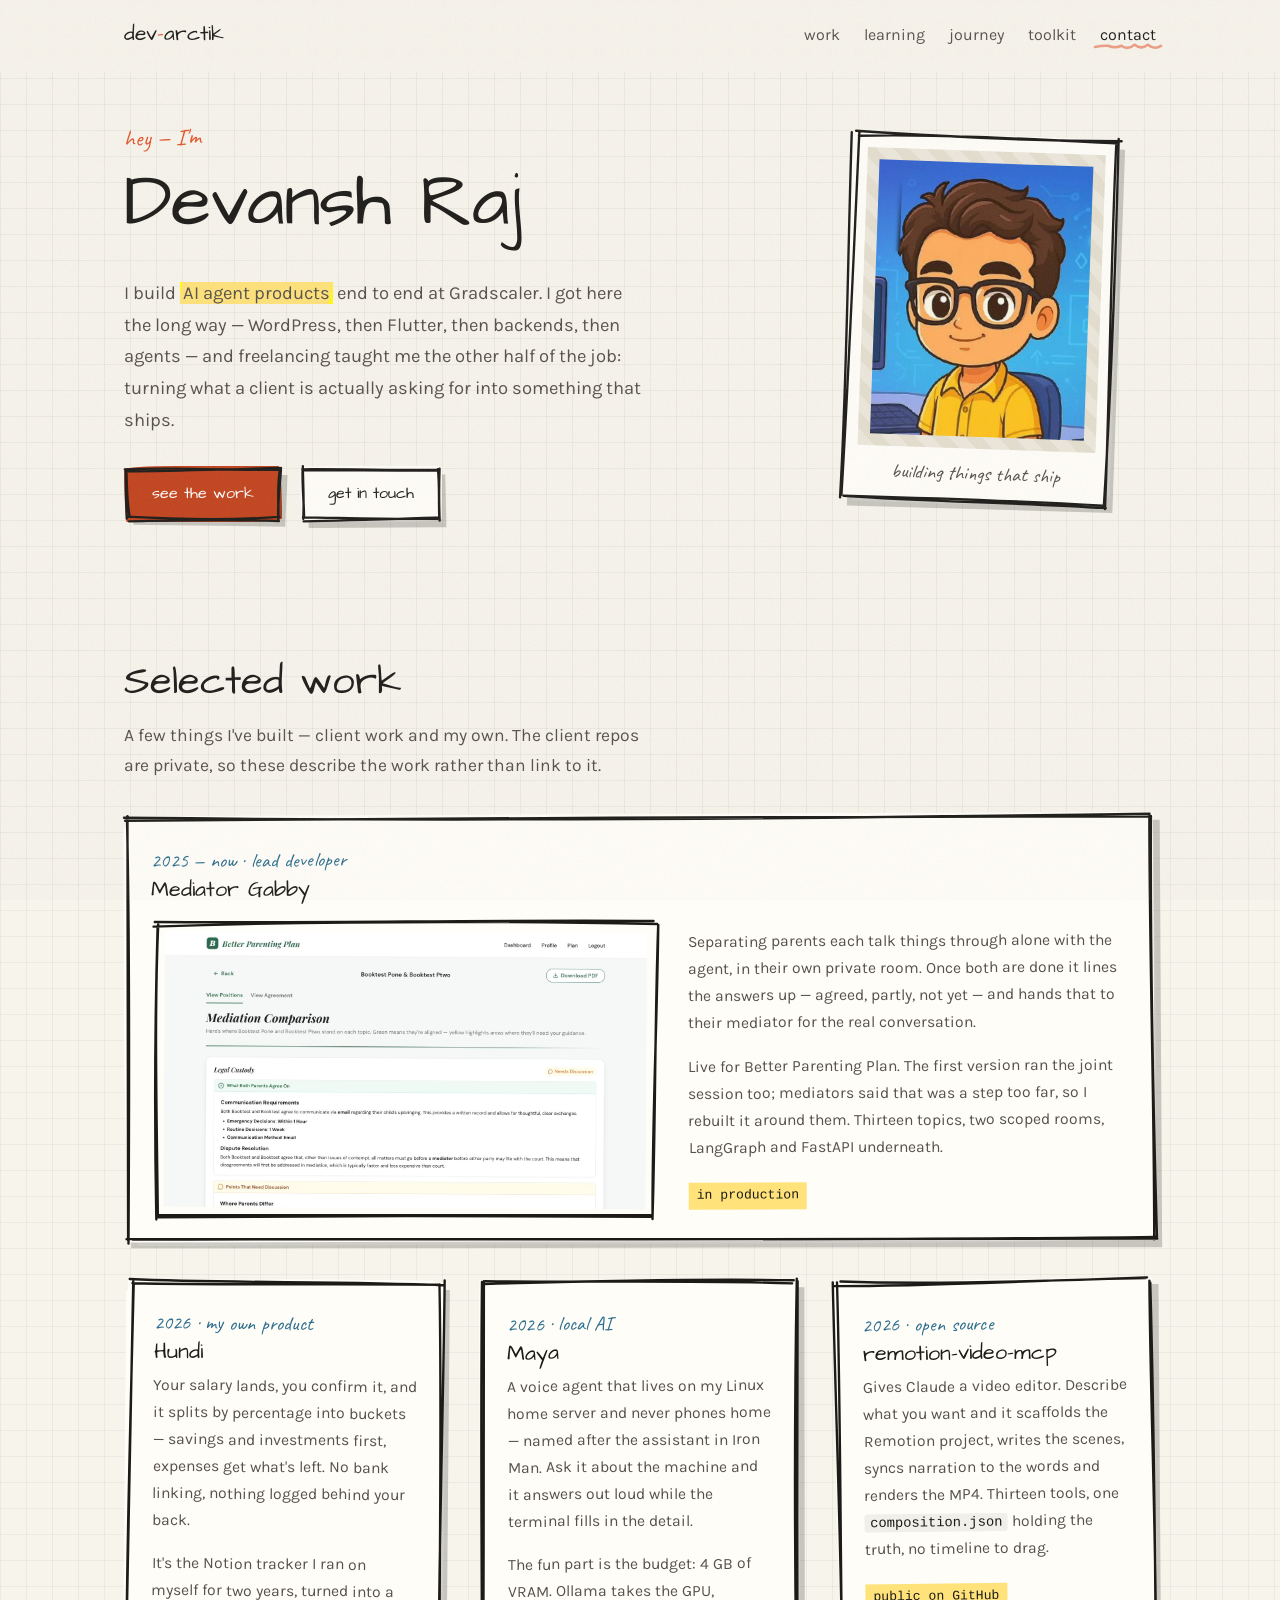
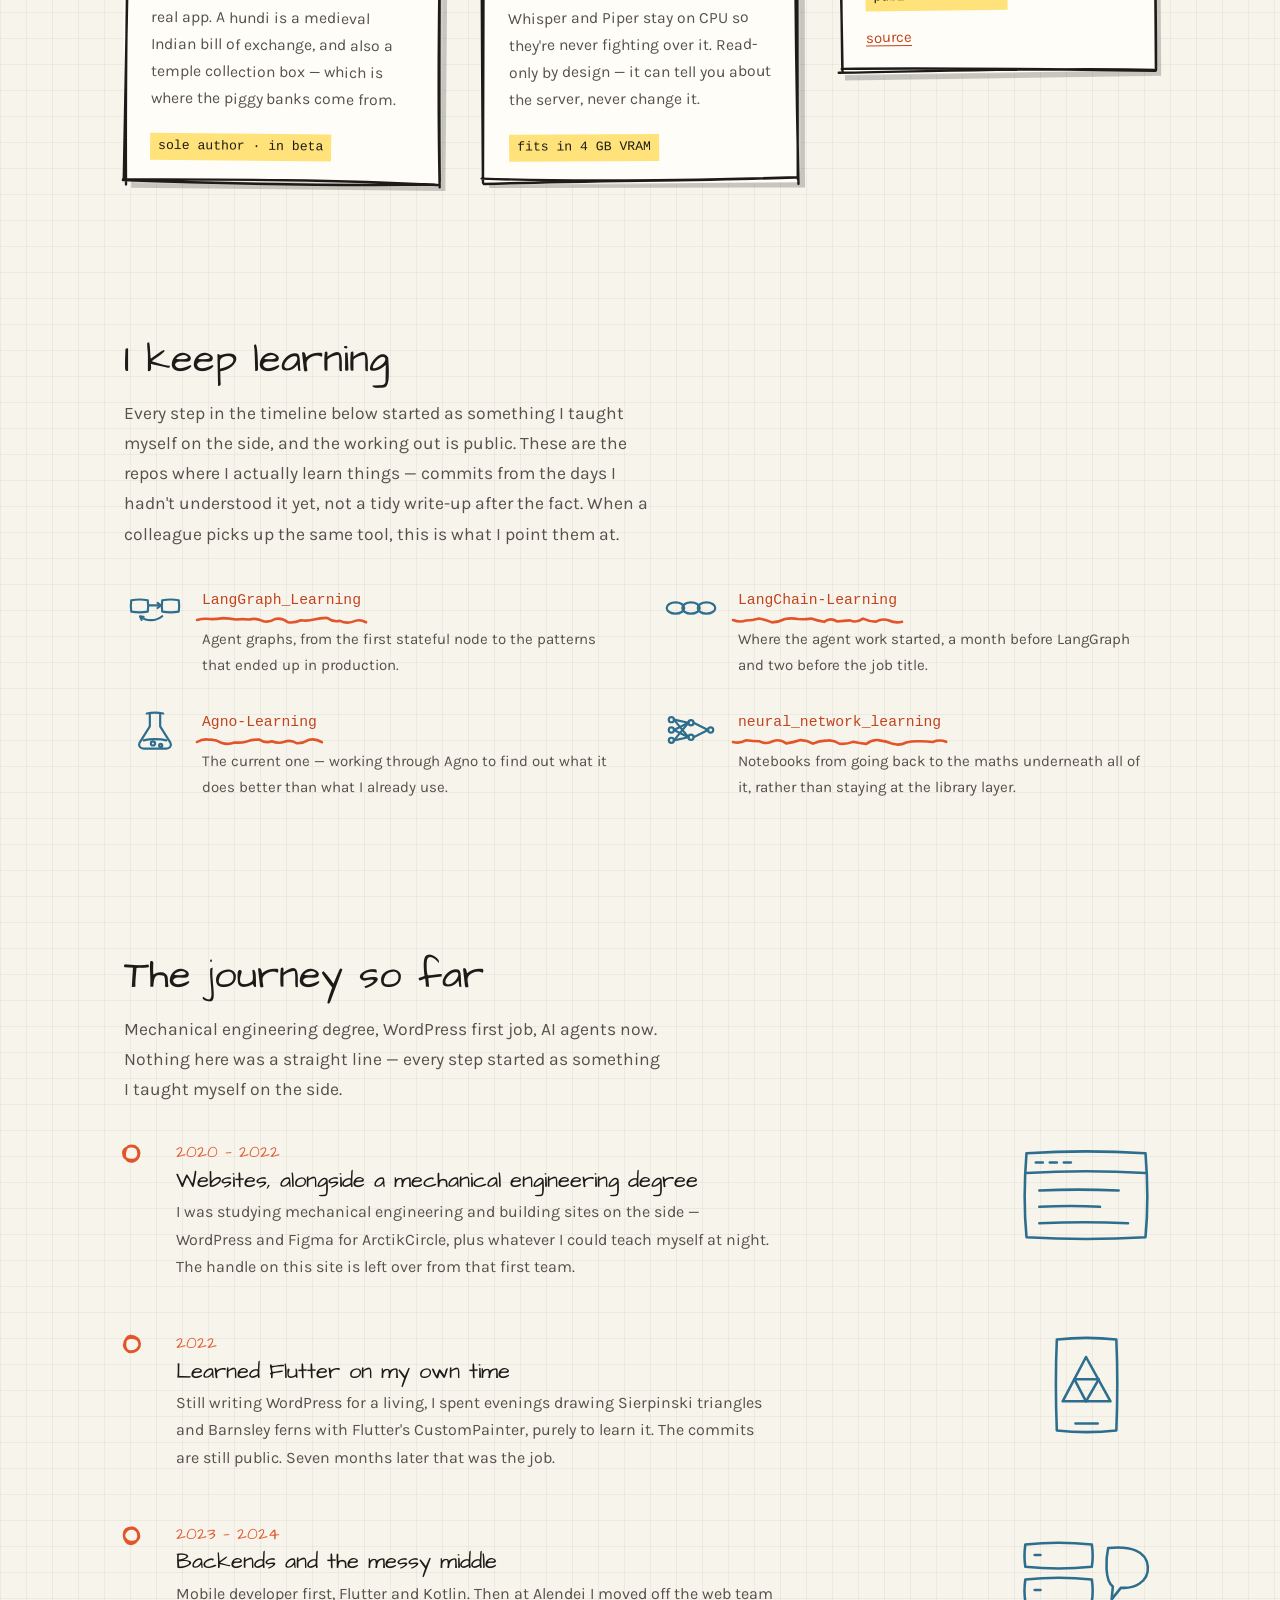
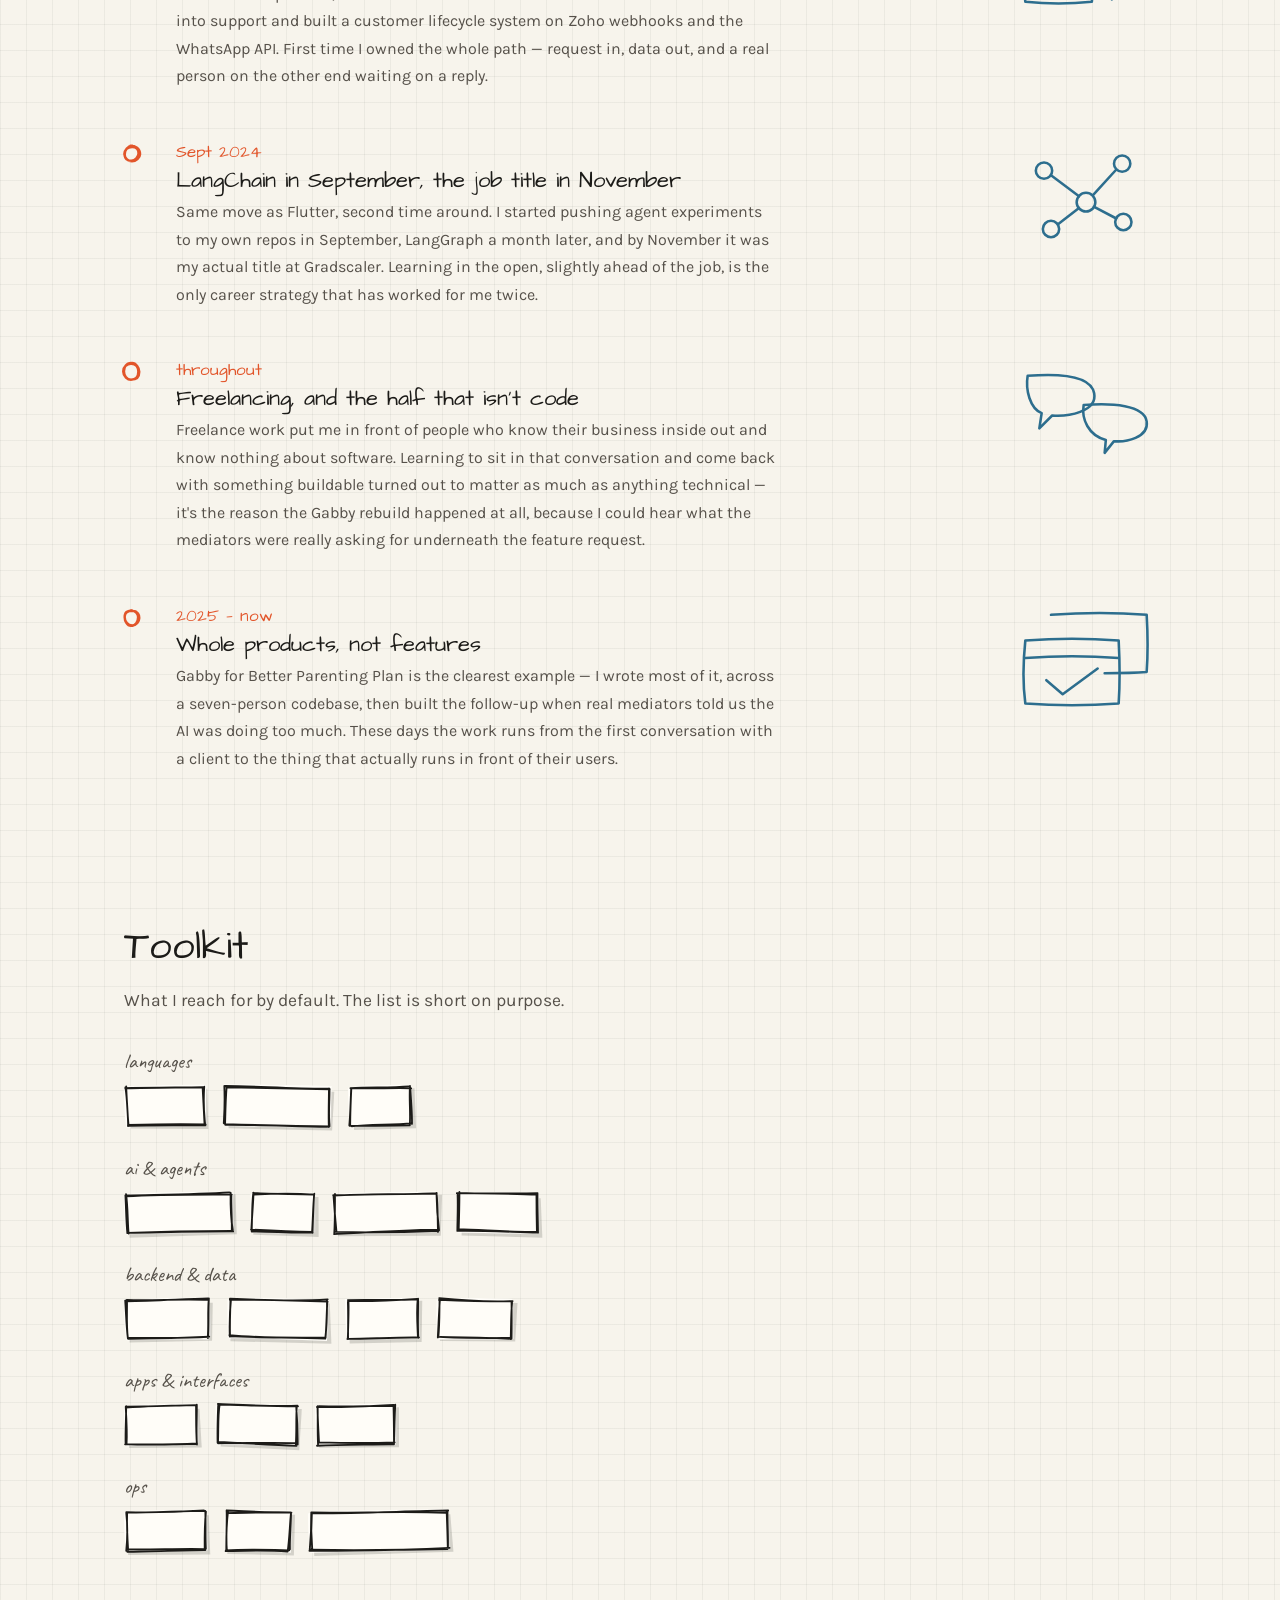
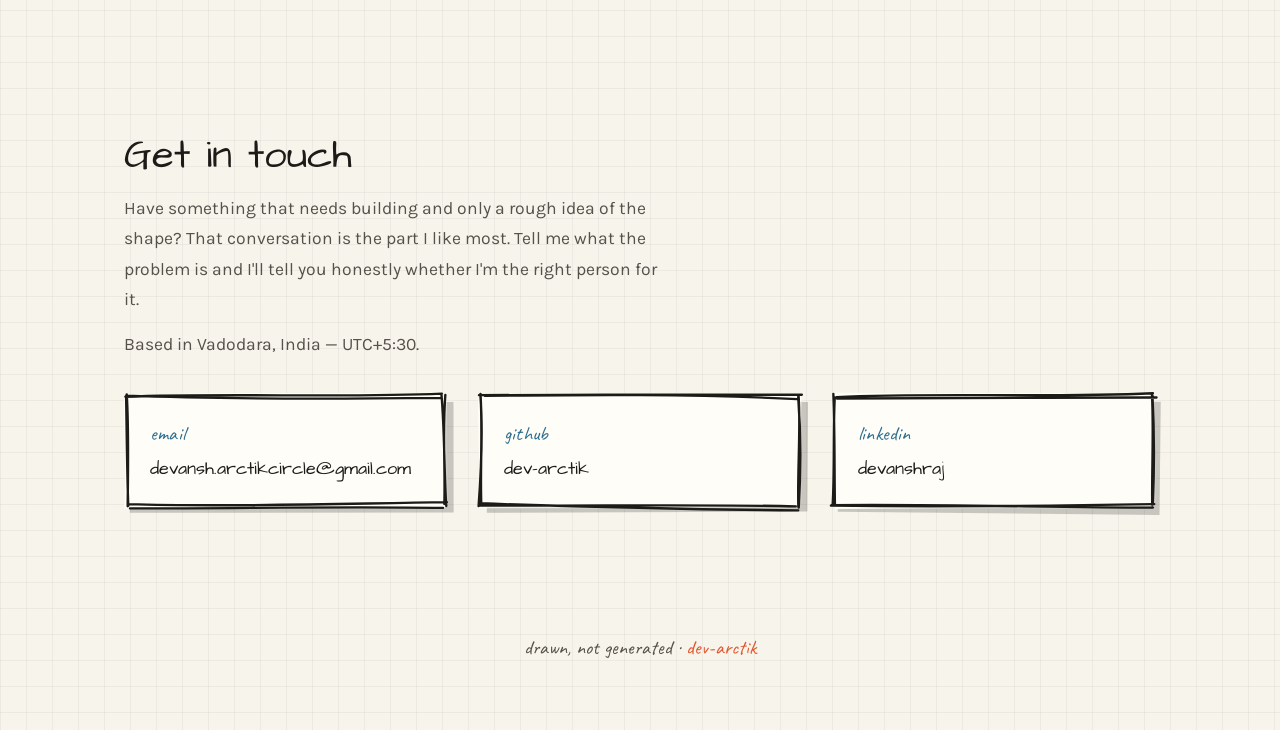
==== commit c5fd6dd1: "Fix sketch shadow washing every surface, add share card and location The sketch engine's drop shadow" ====
--- a/index.html
+++ b/index.html
@@ -1,8 +1,8 @@
 <!--
   index.html
   The portfolio itself — a single static page, no build step and no backend.
-  Sections: hero, work, journey (progress over time), toolkit, contact.
-  Copy and photo are real. Live at dev-arctik.github.io/dev-arctik-portfolio. One SWAP remains: an og:image.
+  Sections: hero, work, learning, journey (progress over time), toolkit, contact.
+  Copy and photo are real. Live at dev-arctik.github.io/dev-arctik-portfolio.
 -->
 <!DOCTYPE html>
 <html lang="en">
@@ -16,9 +16,14 @@
 <meta property="og:description" content="I build AI agent-enabled software, taking products from MVP to release-ready.">
 <meta property="og:type" content="website">
 <meta property="og:url" content="https://dev-arctik.github.io/dev-arctik-portfolio/">
-<!-- SWAP: a 1200x630 assets/img/og.png would give link previews a picture. Without it
-     shares fall back to a bare text card. -->
-<meta property="og:image" content="https://dev-arctik.github.io/dev-arctik-portfolio/assets/img/me.jpg">
+<!-- Drawn by the same engine as the page, not approximated in an image editor — the
+     source is tools/og-card.html, screenshotted at 1200x630. Dimensions are declared so
+     scrapers can reserve the right box before the image arrives; several will skip an
+     image whose size they can't determine cheaply. -->
+<meta property="og:image" content="https://dev-arctik.github.io/dev-arctik-portfolio/assets/img/og.jpg">
+<meta property="og:image:width" content="1200">
+<meta property="og:image:height" content="630">
+<meta property="og:image:alt" content="Devansh Raj — I build AI agent products end to end. LangGraph, FastAPI, MCP. Vadodara, India.">
 
 <link rel="canonical" href="https://dev-arctik.github.io/dev-arctik-portfolio/">
 <meta name="theme-color" content="#f7f4ec">
@@ -30,7 +35,8 @@
 <meta name="twitter:card" content="summary_large_image">
 <meta name="twitter:title" content="Devansh Raj — AI agent engineer">
 <meta name="twitter:description" content="I build AI agent-enabled software, taking products from MVP to release-ready.">
-<meta name="twitter:image" content="https://dev-arctik.github.io/dev-arctik-portfolio/assets/img/me.jpg">
+<meta name="twitter:image" content="https://dev-arctik.github.io/dev-arctik-portfolio/assets/img/og.jpg">
+<meta name="twitter:image:alt" content="Devansh Raj — I build AI agent products end to end. LangGraph, FastAPI, MCP. Vadodara, India.">
 
 <link rel="preconnect" href="https://fonts.googleapis.com">
 <link rel="preconnect" href="https://fonts.gstatic.com" crossorigin>
@@ -38,7 +44,7 @@
 <!-- ?v= is a manual cache buster. There is no build step to hash filenames, and browsers
      cache CSS and JS independently, so a returning visitor can otherwise end up running
      a new stylesheet against an old script. Bump this whenever either file changes. -->
-<link rel="stylesheet" href="assets/css/style.css?v=12">
+<link rel="stylesheet" href="assets/css/style.css?v=14">
 
 <!-- Structured data. Lets search engines and AI crawlers read the identity as facts
      rather than inferring it from prose, and is what powers a knowledge-panel style
@@ -52,6 +58,12 @@
   "image": "https://dev-arctik.github.io/dev-arctik-portfolio/assets/img/me.jpg",
   "jobTitle": "AI agent engineer",
   "worksFor": { "@type": "Organization", "name": "Gradscaler" },
+  "address": {
+    "@type": "PostalAddress",
+    "addressLocality": "Vadodara",
+    "addressRegion": "Gujarat",
+    "addressCountry": "IN"
+  },
   "email": "mailto:devansh.arctikcircle@gmail.com",
   "sameAs": [
     "https://github.com/dev-arctik",
@@ -424,6 +436,10 @@
     <div class="section-head" data-anim-group data-anim-step="90">
       <h2 data-anim="lift">Get in touch</h2>
       <p data-anim="lift">Have something that needs building and only a rough idea of the shape? That conversation is the part I like most. Tell me what the problem is and I'll tell you honestly whether I'm the right person for it.</p>
+      <!-- Where and when, in body font rather than a fourth contact card: the grid resolves
+           to three columns against the 1032px content box, so a fourth would strand one on
+           its own row. A client's first question after "can you build it" is the timezone. -->
+      <p data-anim="lift">Based in Vadodara, India — UTC+5:30.</p>
     </div>
 
     <div class="contact-grid" data-anim-group data-anim-step="90">
@@ -448,7 +464,7 @@
   <div class="wrap">drawn, not generated · <span>dev-arctik</span></div>
 </footer>
 
-<script src="assets/js/sketch.js?v=12"></script>
-<script src="assets/js/main.js?v=12"></script>
+<script src="assets/js/sketch.js?v=14"></script>
+<script src="assets/js/main.js?v=14"></script>
 </body>
 </html>
